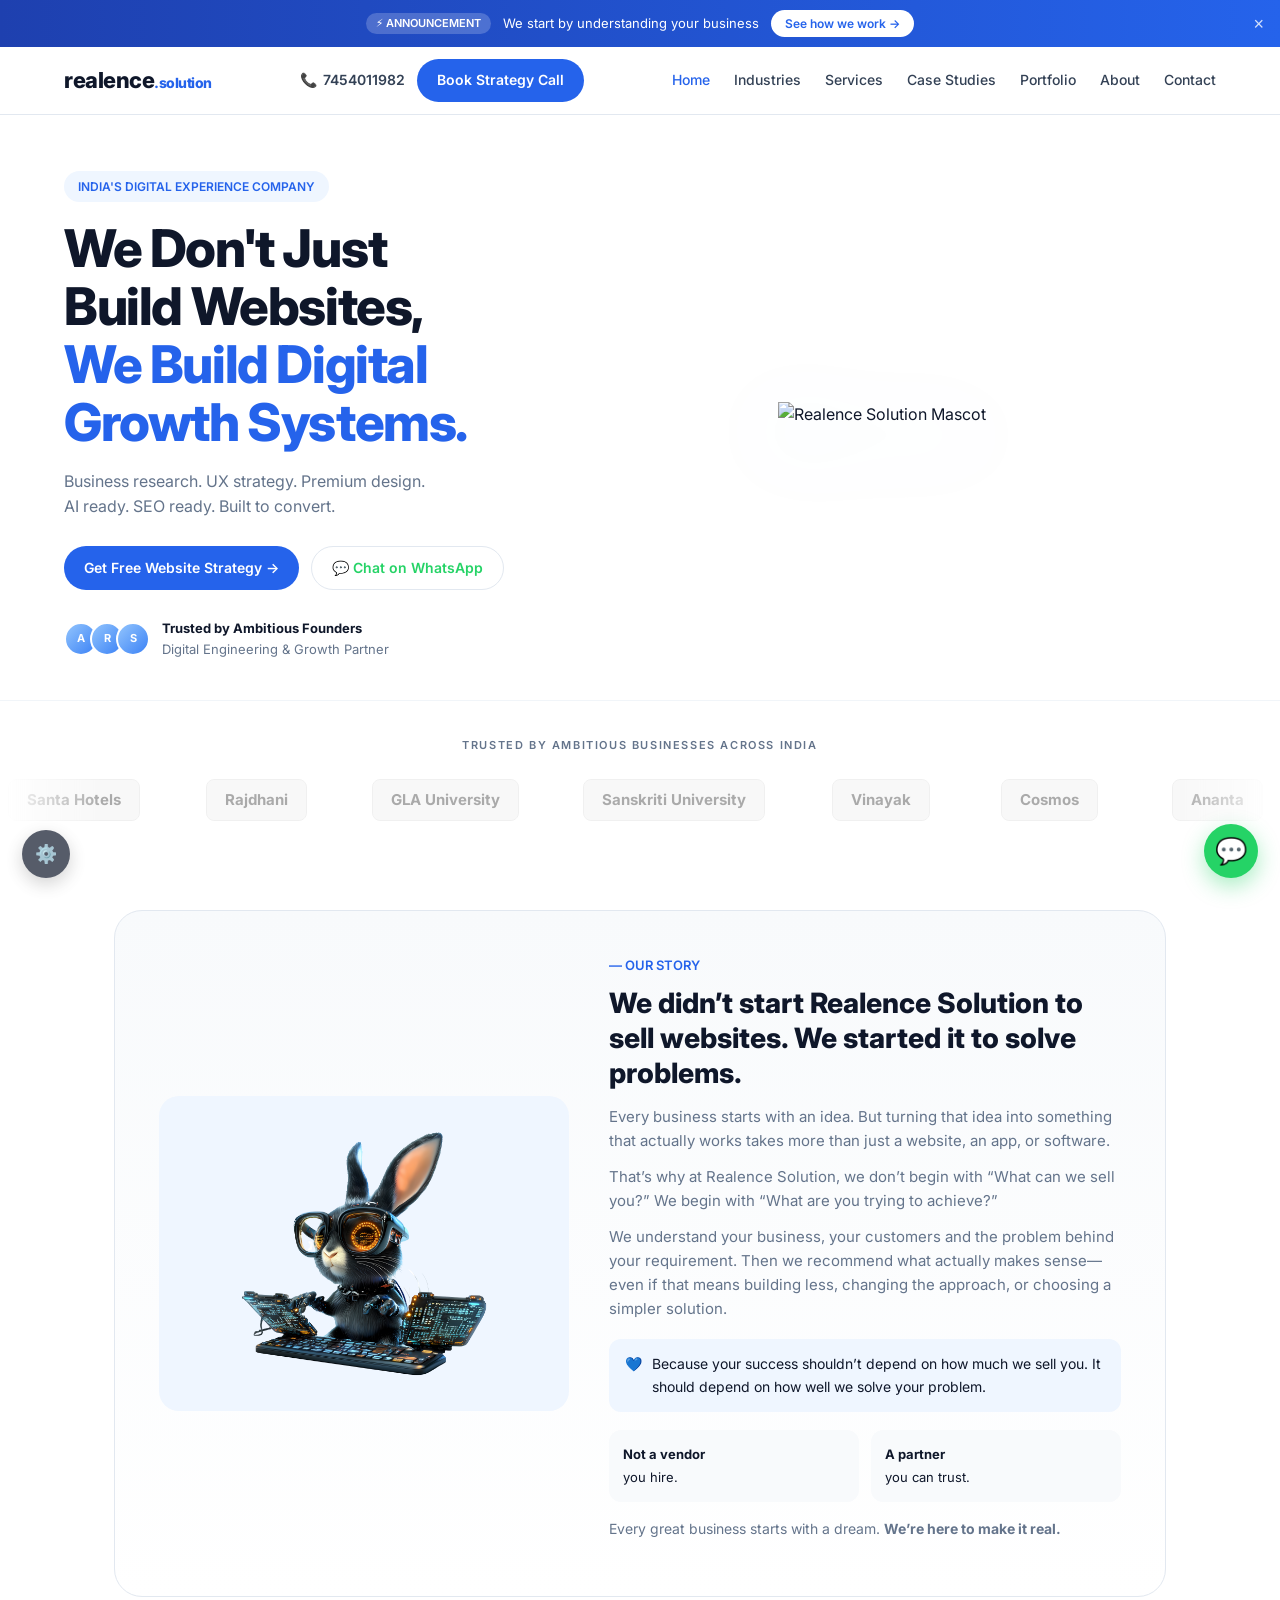
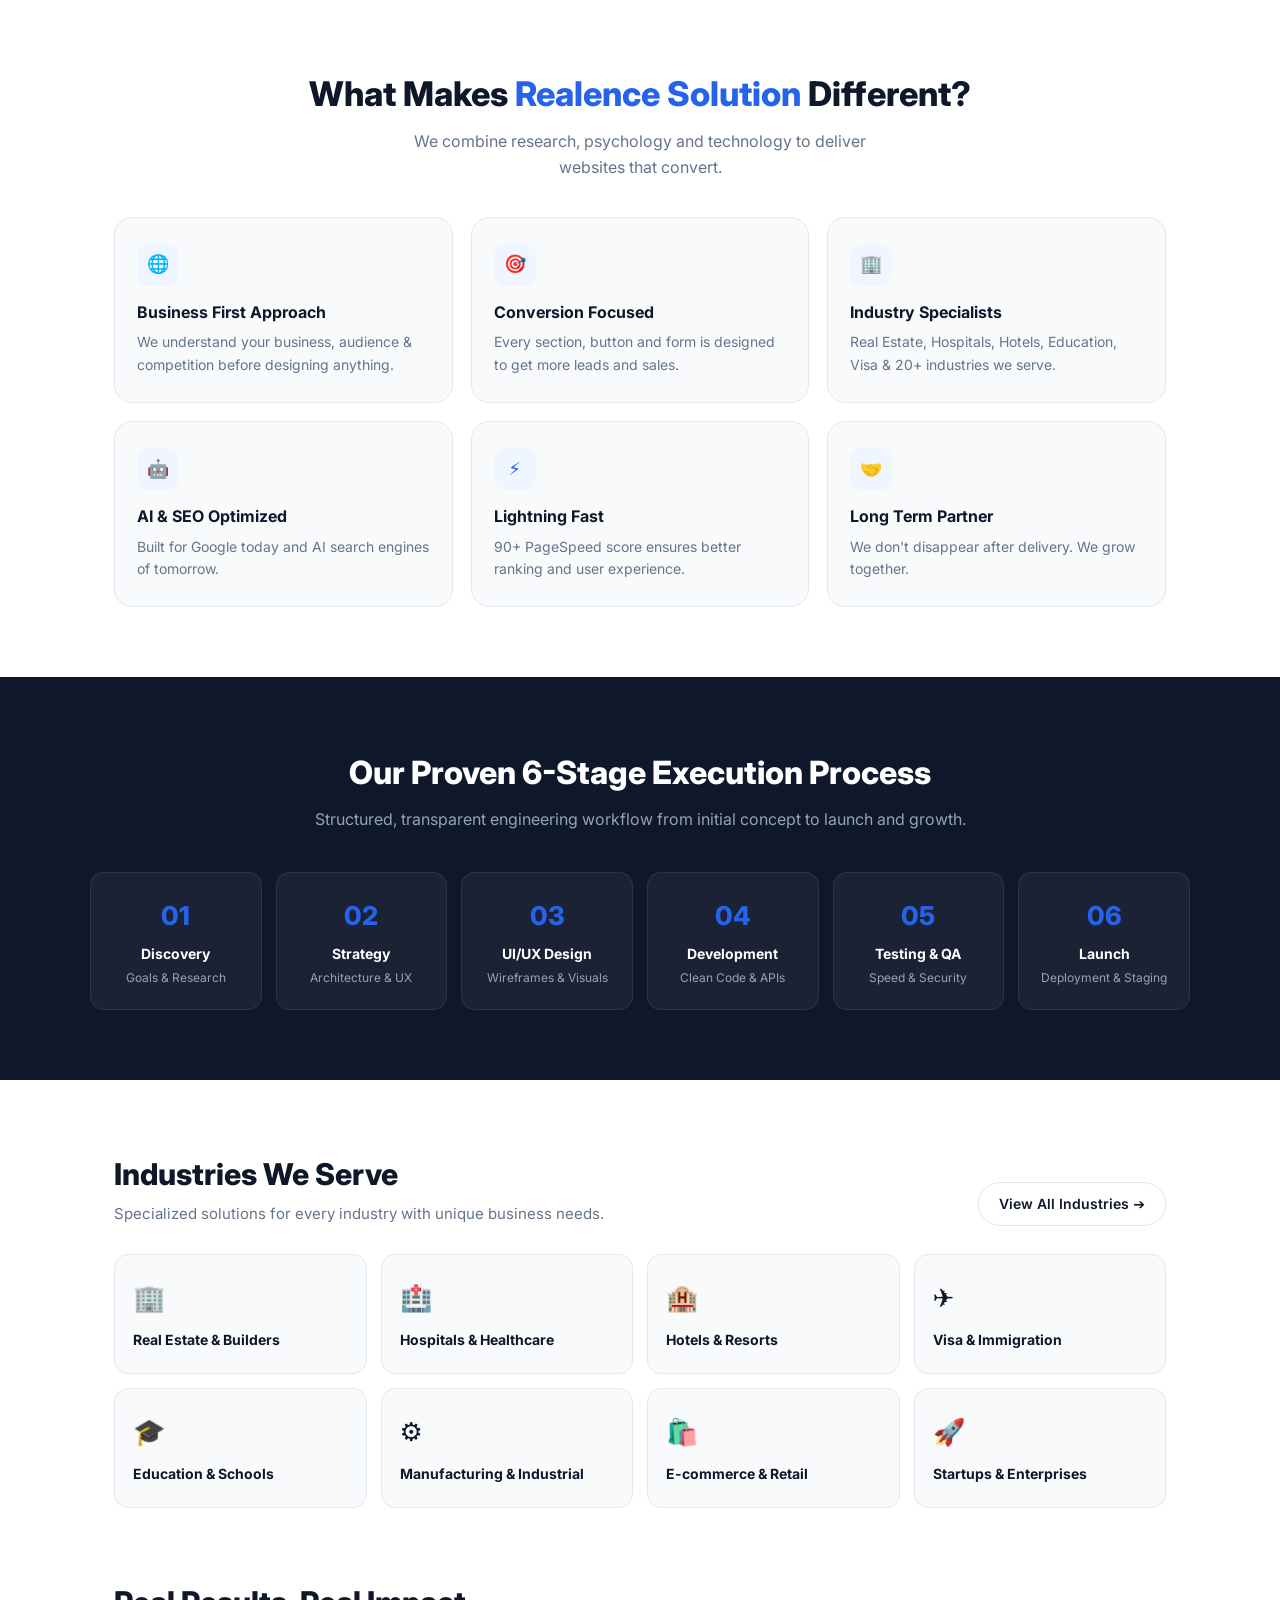
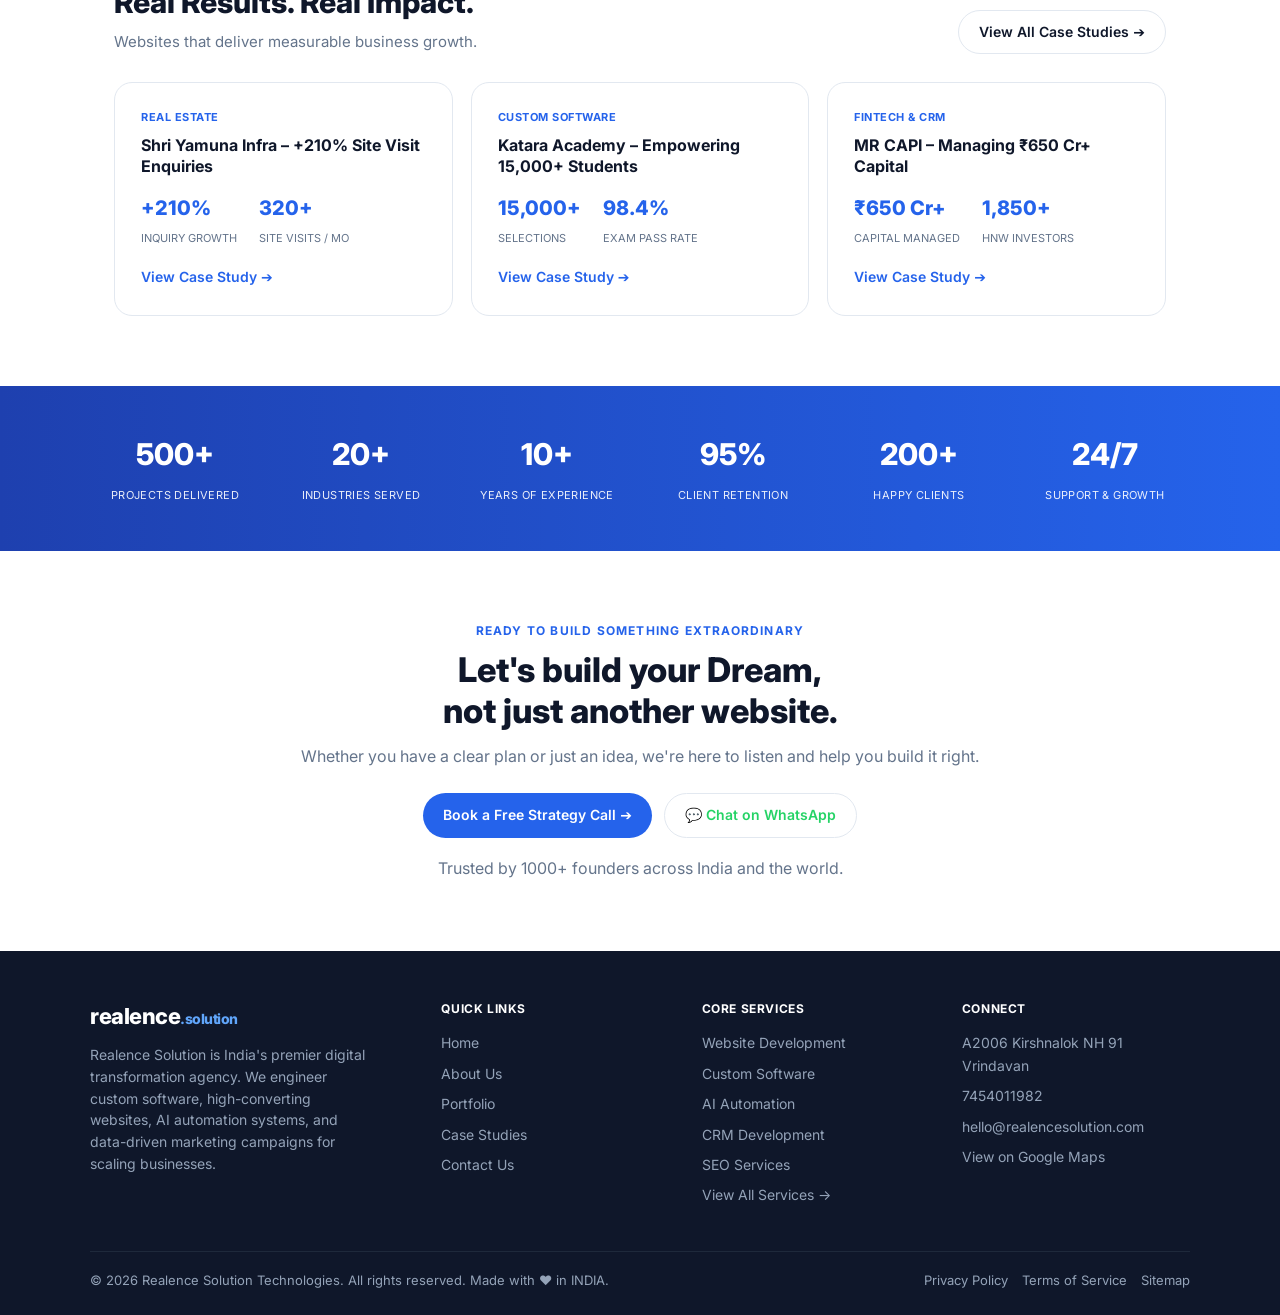
==== index.html @ e5f4153e "Update index.html" ====
<!DOCTYPE html>
<html lang="en">
<head>
  <meta charset="UTF-8" />
  <meta name="viewport" content="width=device-width, initial-scale=1.0" />
  <title>Realence Solution | Custom Web & Software Engineering Agency India</title>
  <link rel="preconnect" href="https://fonts.googleapis.com">
  <link href="https://fonts.googleapis.com/css2?family=Inter:wght@400;500;600;700;800&display=swap" rel="stylesheet">
  <link rel="stylesheet" href="styles.css">
</head>
<body>
  <div class="announce" id="announceBar">
    <span class="badge">⚡ ANNOUNCEMENT</span>
    <span data-edit="announceText">We start by understanding your business</span>
    <a href="contact.html" class="see-work">See how we work →</a>
    <button class="close-ann" onclick="document.getElementById('announceBar').style.display='none'">×</button>
  </div>

  <nav class="nav">
    <div class="nav-inner">
      <a href="index.html" class="logo">realence<span class="dot">.solution</span></a>
      <div class="nav-links">
        <a href="index.html" class="active">Home</a>
        <a href="industries.html">Industries</a>
        <a href="services.html">Services</a>
        <a href="portfolio.html">Case Studies</a>
        <a href="portfolio.html">Portfolio</a>
        <a href="about.html">About</a>
        <a href="contact.html">Contact</a>
      </div>
      <div class="nav-cta">
        <a href="tel:+917454011982" class="phone">📞 <span data-edit="phone">7454011982</span></a>
        <a href="contact.html" class="btn btn-primary">Book Strategy Call</a>
      </div>
    </div>
  </nav>

  <section class="hero">
    <div>
      <div class="hero-badge" data-edit="heroBadge">INDIA'S DIGITAL EXPERIENCE COMPANY</div>
      <h1>
        <span data-edit="heroLine1">We Don't Just</span><br>
        <span data-edit="heroLine2">Build Websites,</span><br>
        <span class="blue"><span data-edit="heroLine3">We Build Digital</span><br><span data-edit="heroLine4">Growth Systems.</span></span>
      </h1>
      <p class="hero-sub" data-edit="heroSub">Business research. UX strategy. Premium design.<br>AI ready. SEO ready. Built to convert.</p>
      <div class="hero-btns">
        <a href="contact.html" class="btn btn-primary">Get Free Website Strategy →</a>
        <a href="https://wa.me/917454011982" class="btn btn-wa" target="_blank">💬 Chat on WhatsApp</a>
      </div>
      <div class="trusted-row">
        <div class="avatars"><span>A</span><span>R</span><span>S</span></div>
        <div>
          <strong style="color:var(--text)" data-edit="trustedTitle">Trusted by Ambitious Founders</strong><br>
          <span data-edit="trustedSub">Digital Engineering & Growth Partner</span>
        </div>
      </div>
    </div>
    <div class="hero-mascot">
      <img id="828dc7de3b25d5a4705beae9de01f8bb.png" alt="Realence Solution Mascot" onerror="this.style.display='none';this.nextElementSibling.style.display='flex'">
      <div class="mascot-fallback">🐱💻</div>
    </div>
  </section>

  <!-- MOVING LOGOS MARQUEE -->
  <section class="marquee-section">
    <h3>TRUSTED BY AMBITIOUS BUSINESSES ACROSS INDIA</h3>
    <div class="marquee-wrapper">
      <div class="marquee-track">
        <div class="marquee-item"><span>Santa Hotels</span></div>
        <div class="marquee-item"><span>Rajdhani</span></div>
        <div class="marquee-item"><span>GLA University</span></div>
        <div class="marquee-item"><span>Sanskriti University</span></div>
        <div class="marquee-item"><span>Vinayak</span></div>
        <div class="marquee-item"><span>Cosmos</span></div>
        <div class="marquee-item"><span>Ananta</span></div>
        <div class="marquee-item"><span>Gallantt Group</span></div>
        <div class="marquee-item"><span>Katara Academy</span></div>
        <div class="marquee-item"><span>MR CAPI</span></div>
        <div class="marquee-item"><span>Shri Yamuna Infra</span></div>
        <div class="marquee-item"><span>Cosmocrat</span></div>
        <!-- duplicate for seamless loop -->
        <div class="marquee-item"><span>Santa Hotels</span></div>
        <div class="marquee-item"><span>Rajdhani</span></div>
        <div class="marquee-item"><span>GLA University</span></div>
        <div class="marquee-item"><span>Sanskriti University</span></div>
        <div class="marquee-item"><span>Vinayak</span></div>
        <div class="marquee-item"><span>Cosmos</span></div>
        <div class="marquee-item"><span>Ananta</span></div>
        <div class="marquee-item"><span>Gallantt Group</span></div>
        <div class="marquee-item"><span>Katara Academy</span></div>
        <div class="marquee-item"><span>MR CAPI</span></div>
        <div class="marquee-item"><span>Shri Yamuna Infra</span></div>
        <div class="marquee-item"><span>Cosmocrat</span></div>
      </div>
    </div>
  </section>

  <section class="story" id="about">
    <div class="story-card">
      <div class="story-img">
        <img src="828dc7de3b25d5a4705beae9de01f8bb.png" alt="Our Story" onerror="this.outerHTML='<div style=\'font-size:90px\'>🐱💻</div>'">
      </div>
      <div>
        <div class="story-label">— OUR STORY</div>
        <h2>We didn’t start Realence Solution to sell websites. We started it to solve problems.</h2>
        <p>Every business starts with an idea. But turning that idea into something that actually works takes more than just a website, an app, or software.</p>
        <p>That’s why at Realence Solution, we don’t begin with “What can we sell you?” We begin with “What are you trying to achieve?”</p>
        <p>We understand your business, your customers and the problem behind your requirement. Then we recommend what actually makes sense—even if that means building less, changing the approach, or choosing a simpler solution.</p>
        <div class="story-highlight">
          <span>💙</span>
          <span>Because your success shouldn’t depend on how much we sell you. It should depend on how well we solve your problem.</span>
        </div>
        <div class="story-boxes">
          <div class="story-box"><strong>Not a vendor</strong>you hire.</div>
          <div class="story-box"><strong>A partner</strong>you can trust.</div>
        </div>
        <p style="margin-top:16px;font-size:14px">Every great business starts with a dream. <strong>We’re here to make it real.</strong></p>
      </div>
    </div>
  </section>

  <section class="different">
    <h2>What Makes <span>Realence Solution</span> Different?</h2>
    <p>We combine research, psychology and technology to deliver websites that convert.</p>
    <div class="diff-grid">
      <div class="diff-card"><div class="diff-icon">🌐</div><h3>Business First Approach</h3><p>We understand your business, audience & competition before designing anything.</p></div>
      <div class="diff-card"><div class="diff-icon">🎯</div><h3>Conversion Focused</h3><p>Every section, button and form is designed to get more leads and sales.</p></div>
      <div class="diff-card"><div class="diff-icon">🏢</div><h3>Industry Specialists</h3><p>Real Estate, Hospitals, Hotels, Education, Visa & 20+ industries we serve.</p></div>
      <div class="diff-card"><div class="diff-icon">🤖</div><h3>AI & SEO Optimized</h3><p>Built for Google today and AI search engines of tomorrow.</p></div>
      <div class="diff-card"><div class="diff-icon">⚡</div><h3>Lightning Fast</h3><p>90+ PageSpeed score ensures better ranking and user experience.</p></div>
      <div class="diff-card"><div class="diff-icon">🤝</div><h3>Long Term Partner</h3><p>We don't disappear after delivery. We grow together.</p></div>
    </div>
  </section>

  <section class="process">
    <div class="process-inner">
      <h2>Our Proven 6-Stage Execution Process</h2>
      <p>Structured, transparent engineering workflow from initial concept to launch and growth.</p>
      <div class="steps">
        <div class="step"><div class="step-num">01</div><h4>Discovery</h4><p>Goals & Research</p></div>
        <div class="step"><div class="step-num">02</div><h4>Strategy</h4><p>Architecture & UX</p></div>
        <div class="step"><div class="step-num">03</div><h4>UI/UX Design</h4><p>Wireframes & Visuals</p></div>
        <div class="step"><div class="step-num">04</div><h4>Development</h4><p>Clean Code & APIs</p></div>
        <div class="step"><div class="step-num">05</div><h4>Testing & QA</h4><p>Speed & Security</p></div>
        <div class="step"><div class="step-num">06</div><h4>Launch</h4><p>Deployment & Staging</p></div>
      </div>
    </div>
  </section>

  <section class="sec">
    <div class="sec-header">
      <div>
        <h2>Industries We Serve</h2>
        <p>Specialized solutions for every industry with unique business needs.</p>
      </div>
      <a href="industries.html" class="btn btn-outline">View All Industries ➔</a>
    </div>
    <div class="ind-grid">
      <div class="ind-card"><div class="emoji">🏢</div><h3>Real Estate & Builders</h3></div>
      <div class="ind-card"><div class="emoji">🏥</div><h3>Hospitals & Healthcare</h3></div>
      <div class="ind-card"><div class="emoji">🏨</div><h3>Hotels & Resorts</h3></div>
      <div class="ind-card"><div class="emoji">✈️</div><h3>Visa & Immigration</h3></div>
      <div class="ind-card"><div class="emoji">🎓</div><h3>Education & Schools</h3></div>
      <div class="ind-card"><div class="emoji">⚙️</div><h3>Manufacturing & Industrial</h3></div>
      <div class="ind-card"><div class="emoji">🛍️</div><h3>E-commerce & Retail</h3></div>
      <div class="ind-card"><div class="emoji">🚀</div><h3>Startups & Enterprises</h3></div>
    </div>
  </section>

  <section class="sec">
    <div class="sec-header">
      <div>
        <h2>Real Results. Real Impact.</h2>
        <p>Websites that deliver measurable business growth.</p>
      </div>
      <a href="portfolio.html" class="btn btn-outline">View All Case Studies ➔</a>
    </div>
    <div class="case-grid">
      <div class="case-card">
        <div class="case-tag">REAL ESTATE</div>
        <h3>Shri Yamuna Infra – +210% Site Visit Enquiries</h3>
        <div class="case-stats">
          <div><strong>+210%</strong><span>Inquiry Growth</span></div>
          <div><strong>320+</strong><span>Site Visits / Mo</span></div>
        </div>
        <a href="portfolio.html" class="case-link">View Case Study ➔</a>
      </div>
      <div class="case-card">
        <div class="case-tag">CUSTOM SOFTWARE</div>
        <h3>Katara Academy – Empowering 15,000+ Students</h3>
        <div class="case-stats">
          <div><strong>15,000+</strong><span>Selections</span></div>
          <div><strong>98.4%</strong><span>Exam Pass Rate</span></div>
        </div>
        <a href="portfolio.html" class="case-link">View Case Study ➔</a>
      </div>
      <div class="case-card">
        <div class="case-tag">FINTECH & CRM</div>
        <h3>MR CAPI – Managing ₹650 Cr+ Capital</h3>
        <div class="case-stats">
          <div><strong>₹650 Cr+</strong><span>Capital Managed</span></div>
          <div><strong>1,850+</strong><span>HNW Investors</span></div>
        </div>
        <a href="portfolio.html" class="case-link">View Case Study ➔</a>
      </div>
    </div>
  </section>

  <section class="stats">
    <div class="stats-inner">
      <div class="stat"><strong data-edit="stat1">500+</strong><span>Projects Delivered</span></div>
      <div class="stat"><strong data-edit="stat2">20+</strong><span>Industries Served</span></div>
      <div class="stat"><strong data-edit="stat3">10+</strong><span>Years of Experience</span></div>
      <div class="stat"><strong data-edit="stat4">95%</strong><span>Client Retention</span></div>
      <div class="stat"><strong data-edit="stat5">200+</strong><span>Happy Clients</span></div>
      <div class="stat"><strong data-edit="stat6">24/7</strong><span>Support & Growth</span></div>
    </div>
  </section>

  <section class="cta">
    <div class="cta-label">READY TO BUILD SOMETHING EXTRAORDINARY</div>
    <h2><span data-edit="ctaTitle">Let's build your Dream,<br>not just another website.</span></h2>
    <p>Whether you have a clear plan or just an idea, we're here to listen and help you build it right.</p>
    <div class="cta-btns">
      <a href="contact.html" class="btn btn-primary">Book a Free Strategy Call ➔</a>
      <a href="https://wa.me/917454011982" class="btn btn-wa" target="_blank">💬 Chat on WhatsApp</a>
    </div>
    <p class="cta-trust">Trusted by 1000+ founders across India and the world.</p>
  </section>

  <footer>
    <div class="footer-inner">
      <div class="footer-brand">
        <div class="logo" style="color:#fff">realence<span class="dot" style="color:#60a5fa">.solution</span></div>
        <p>Realence Solution is India's premier digital transformation agency. We engineer custom software, high-converting websites, AI automation systems, and data-driven marketing campaigns for scaling businesses.</p>
      </div>
      <div class="footer-col">
        <h4>Quick Links</h4>
        <a href="index.html">Home</a>
        <a href="about.html">About Us</a>
        <a href="portfolio.html">Portfolio</a>
        <a href="portfolio.html">Case Studies</a>
        <a href="contact.html">Contact Us</a>
      </div>
      <div class="footer-col">
        <h4>Core Services</h4>
        <a href="services.html">Website Development</a>
        <a href="services.html">Custom Software</a>
        <a href="services.html">AI Automation</a>
        <a href="services.html">CRM Development</a>
        <a href="services.html">SEO Services</a>
        <a href="services.html">View All Services →</a>
      </div>
      <div class="footer-col">
        <h4>Connect</h4>
        <a href="#">A2006 Kirshnalok NH 91 Vrindavan</a>
        <a href="tel:+917454011982">7454011982</a>
        <a href="mailto:hello@realencesolution.com">hello@realencesolution.com</a>
        <a href="#">View on Google Maps</a>
      </div>
    </div>
    <div class="footer-bottom">
      <span>© 2026 Realence Solution Technologies. All rights reserved. Made with ❤️ in INDIA.</span>
      <span><a href="#">Privacy Policy</a><a href="#">Terms of Service</a><a href="#">Sitemap</a></span>
    </div>
  </footer>

  <a href="https://wa.me/917454011982" class="float-wa" target="_blank">💬</a>
<script src="admin.js"></script>
</body>
</html>
---- styles.css ----
:root {
  --blue: #2563eb;
  --blue-dark: #1d4ed8;
  --blue-light: #eff6ff;
  --text: #0f172a;
  --muted: #64748b;
  --bg: #ffffff;
}
* { margin: 0; padding: 0; box-sizing: border-box; }
body {
  font-family: 'Inter', system-ui, -apple-system, sans-serif;
  color: var(--text);
  background: var(--bg);
  line-height: 1.6;
  overflow-x: hidden;
}
a { text-decoration: none; color: inherit; }
img { max-width: 100%; height: auto; display: block; }

/* Announcement */
.announce {
  background: linear-gradient(90deg, #1e40af, #2563eb);
  color: #fff;
  font-size: 13px;
  padding: 10px 20px;
  display: flex;
  align-items: center;
  justify-content: center;
  gap: 12px;
  flex-wrap: wrap;
  position: relative;
}
.announce .badge {
  background: rgba(255,255,255,0.2);
  padding: 2px 10px;
  border-radius: 999px;
  font-size: 11px;
  font-weight: 600;
}
.announce a.see-work {
  background: #fff;
  color: var(--blue);
  padding: 4px 14px;
  border-radius: 999px;
  font-weight: 600;
  font-size: 12px;
}
.announce .close-ann {
  position: absolute;
  right: 16px;
  top: 50%;
  transform: translateY(-50%);
  background: none;
  border: none;
  color: #fff;
  font-size: 18px;
  cursor: pointer;
  opacity: 0.8;
}

/* Nav */
.nav {
  position: sticky;
  top: 0;
  z-index: 100;
  background: rgba(255,255,255,0.95);
  backdrop-filter: blur(12px);
  border-bottom: 1px solid #e2e8f0;
  padding: 12px 0;
}
.nav-inner {
  max-width: 1200px;
  margin: 0 auto;
  padding: 0 24px;
  display: flex;
  align-items: center;
  justify-content: space-between;
  gap: 16px;
}
.logo {
  font-size: 22px;
  font-weight: 800;
  letter-spacing: -0.5px;
}
.logo .dot { color: var(--blue); font-size: 14px; }
.nav-links {
  display: flex;
  gap: 24px;
  font-size: 14px;
  font-weight: 500;
  color: #334155;
}
.nav-links a:hover, .nav-links a.active { color: var(--blue); }
.nav-cta {
  display: flex;
  align-items: center;
  gap: 12px;
}
.phone {
  font-size: 14px;
  font-weight: 600;
  color: #334155;
  display: flex;
  align-items: center;
  gap: 6px;
}
.btn {
  display: inline-flex;
  align-items: center;
  gap: 8px;
  padding: 10px 20px;
  border-radius: 999px;
  font-weight: 600;
  font-size: 14px;
  transition: all 0.2s;
  border: none;
  cursor: pointer;
}
.btn-primary { background: var(--blue); color: #fff; }
.btn-primary:hover { background: var(--blue-dark); transform: translateY(-1px); }
.btn-outline {
  background: #fff;
  border: 1.5px solid #e2e8f0;
  color: var(--text);
}
.btn-outline:hover { border-color: var(--blue); color: var(--blue); }
.btn-wa {
  background: #fff;
  border: 1.5px solid #e2e8f0;
  color: #25D366;
}

/* Marquee - moving logos */
.marquee-section {
  padding: 36px 0;
  border-top: 1px solid #f1f5f9;
  overflow: hidden;
}
.marquee-section h3 {
  text-align: center;
  font-size: 11px;
  font-weight: 600;
  letter-spacing: 1.6px;
  color: var(--muted);
  margin-bottom: 22px;
  text-transform: uppercase;
}
.marquee-wrapper {
  overflow: hidden;
  width: 100%;
  mask-image: linear-gradient(to right, transparent, black 8%, black 92%, transparent);
  -webkit-mask-image: linear-gradient(to right, transparent, black 8%, black 92%, transparent);
}
.marquee-track {
  display: flex;
  gap: 48px;
  width: max-content;
  animation: marqueeScroll 35s linear infinite;
}
.marquee-track:hover { animation-play-state: paused; }
.marquee-item {
  flex-shrink: 0;
  display: flex;
  align-items: center;
  justify-content: center;
  min-width: 120px;
  height: 48px;
  font-weight: 700;
  font-size: 15px;
  color: #64748b;
  opacity: 0.6;
  filter: grayscale(1);
  white-space: nowrap;
  padding: 0 8px;
}
.marquee-item span {
  background: #f1f5f9;
  padding: 8px 18px;
  border-radius: 8px;
  border: 1px solid #e2e8f0;
}
@keyframes marqueeScroll {
  0% { transform: translateX(0); }
  100% { transform: translateX(-50%); }
}

/* Hero */
.hero {
  max-width: 1200px;
  margin: 0 auto;
  padding: 56px 24px 40px;
  display: grid;
  grid-template-columns: 1.15fr 0.85fr;
  gap: 32px;
  align-items: center;
}
.hero-badge {
  display: inline-block;
  background: var(--blue-light);
  color: var(--blue);
  font-size: 12px;
  font-weight: 600;
  padding: 6px 14px;
  border-radius: 999px;
  margin-bottom: 18px;
}
.hero h1 {
  font-size: clamp(34px, 4.8vw, 52px);
  font-weight: 800;
  line-height: 1.12;
  letter-spacing: -1.4px;
  margin-bottom: 16px;
}
.hero h1 .blue { color: var(--blue); }
.hero-sub {
  font-size: 16px;
  color: var(--muted);
  max-width: 460px;
  margin-bottom: 26px;
}
.hero-btns {
  display: flex;
  flex-wrap: wrap;
  gap: 12px;
  margin-bottom: 28px;
}
.trusted-row {
  display: flex;
  align-items: center;
  gap: 12px;
  font-size: 13px;
  color: var(--muted);
}
.avatars { display: flex; }
.avatars span {
  width: 34px; height: 34px; border-radius: 50%;
  background: linear-gradient(135deg, #93c5fd, #3b82f6);
  border: 2px solid #fff; margin-left: -8px;
  display: flex; align-items: center; justify-content: center;
  color: #fff; font-size: 11px; font-weight: 700;
}
.avatars span:first-child { margin-left: 0; }
.hero-mascot {
  display: flex;
  justify-content: center;
  align-items: center;
}
.hero-mascot img {
  max-width: 400px;
  width: 100%;
  filter: drop-shadow(0 20px 40px rgba(37,99,235,0.18));
}
.mascot-fallback {
  width: 360px; height: 360px;
  background: linear-gradient(145deg, #dbeafe, #eff6ff);
  border-radius: 28px;
  display: none;
  flex-direction: column;
  align-items: center;
  justify-content: center;
  font-size: 90px;
  color: var(--blue);
}

/* Page hero (inner pages) */
.page-hero {
  background: linear-gradient(180deg, #f8fafc 0%, #fff 100%);
  padding: 60px 24px 50px;
  text-align: center;
  border-bottom: 1px solid #f1f5f9;
}
.page-hero .breadcrumb {
  font-size: 13px;
  color: var(--muted);
  margin-bottom: 16px;
}
.page-hero .breadcrumb a:hover { color: var(--blue); }
.page-hero h1 {
  font-size: clamp(28px, 4vw, 42px);
  font-weight: 800;
  margin-bottom: 12px;
  letter-spacing: -1px;
}
.page-hero p {
  color: var(--muted);
  max-width: 560px;
  margin: 0 auto;
  font-size: 16px;
}

/* Story / content cards */
.story {
  max-width: 1100px;
  margin: 50px auto 70px;
  padding: 0 24px;
}
.story-card {
  background: linear-gradient(180deg, #f8fafc 0%, #fff 100%);
  border: 1px solid #e2e8f0;
  border-radius: 28px;
  padding: 44px;
  display: grid;
  grid-template-columns: 1fr 1.25fr;
  gap: 40px;
  align-items: center;
}
.story-img {
  background: #eff6ff;
  border-radius: 20px;
  padding: 28px;
  display: flex;
  justify-content: center;
  align-items: center;
  min-height: 280px;
}
.story-img img { max-width: 260px; }
.story-label { color: var(--blue); font-size: 13px; font-weight: 600; margin-bottom: 10px; }
.story h2 { font-size: 28px; font-weight: 800; line-height: 1.25; margin-bottom: 14px; }
.story p { color: var(--muted); margin-bottom: 12px; font-size: 15px; }
.story-highlight {
  background: #eff6ff;
  border-radius: 12px;
  padding: 14px 16px;
  margin: 18px 0;
  font-size: 14px;
  display: flex;
  gap: 10px;
  align-items: flex-start;
}
.story-boxes {
  display: grid;
  grid-template-columns: 1fr 1fr;
  gap: 12px;
  margin-top: 14px;
}
.story-box {
  background: #f8fafc;
  border-radius: 12px;
  padding: 14px;
  font-size: 13px;
}
.story-box strong { display: block; margin-bottom: 2px; }

/* Different / cards grid */
.different {
  max-width: 1100px;
  margin: 70px auto;
  padding: 0 24px;
  text-align: center;
}
.different h2 { font-size: 34px; font-weight: 800; margin-bottom: 8px; }
.different h2 span { color: var(--blue); }
.different > p {
  color: var(--muted);
  margin-bottom: 36px;
  max-width: 500px;
  margin-left: auto;
  margin-right: auto;
}
.diff-grid {
  display: grid;
  grid-template-columns: repeat(3, 1fr);
  gap: 18px;
}
.diff-card {
  background: #f8fafc;
  border: 1px solid #e2e8f0;
  border-radius: 18px;
  padding: 26px 22px;
  text-align: left;
  transition: all 0.2s;
}
.diff-card:hover {
  border-color: #bfdbfe;
  box-shadow: 0 10px 28px rgba(37,99,235,0.08);
  transform: translateY(-3px);
}
.diff-icon {
  width: 42px; height: 42px;
  background: #eff6ff;
  border-radius: 12px;
  display: flex; align-items: center; justify-content: center;
  font-size: 18px;
  margin-bottom: 14px;
  color: var(--blue);
}
.diff-card h3 { font-size: 16px; font-weight: 700; margin-bottom: 6px; }
.diff-card p { font-size: 14px; color: var(--muted); }

/* Process */
.process {
  background: #0f172a;
  color: #fff;
  padding: 70px 24px;
  margin-top: 50px;
}
.process-inner { max-width: 1100px; margin: 0 auto; text-align: center; }
.process h2 { font-size: 32px; font-weight: 800; margin-bottom: 8px; }
.process-inner > p { color: #94a3b8; margin-bottom: 40px; }
.steps {
  display: grid;
  grid-template-columns: repeat(6, 1fr);
  gap: 14px;
}
.step {
  background: rgba(255,255,255,0.05);
  border: 1px solid rgba(255,255,255,0.08);
  border-radius: 14px;
  padding: 22px 10px;
}
.step-num { font-size: 26px; font-weight: 800; color: var(--blue); margin-bottom: 6px; }
.step h4 { font-size: 14px; font-weight: 700; margin-bottom: 3px; }
.step p { font-size: 12px; color: #94a3b8; }

/* Industries / Services grids */
.sec {
  max-width: 1100px;
  margin: 70px auto;
  padding: 0 24px;
}
.sec-header {
  display: flex;
  justify-content: space-between;
  align-items: flex-end;
  margin-bottom: 28px;
  flex-wrap: wrap;
  gap: 14px;
}
.sec-header h2 { font-size: 30px; font-weight: 800; }
.sec-header p { color: var(--muted); margin-top: 4px; font-size: 15px; }
.ind-grid {
  display: grid;
  grid-template-columns: repeat(4, 1fr);
  gap: 14px;
}
.ind-card {
  background: #f8fafc;
  border: 1px solid #e2e8f0;
  border-radius: 14px;
  padding: 22px 18px;
  transition: all 0.2s;
}
.ind-card:hover { border-color: #bfdbfe; background: #eff6ff; }
.ind-card .emoji { font-size: 26px; margin-bottom: 10px; }
.ind-card h3 { font-size: 14px; font-weight: 700; }
.ind-card p { font-size: 13px; color: var(--muted); margin-top: 6px; }

/* Case studies */
.case-grid {
  display: grid;
  grid-template-columns: repeat(3, 1fr);
  gap: 18px;
}
.case-card {
  background: #fff;
  border: 1px solid #e2e8f0;
  border-radius: 18px;
  padding: 26px;
  transition: all 0.2s;
}
.case-card:hover {
  box-shadow: 0 12px 36px rgba(0,0,0,0.06);
  transform: translateY(-3px);
}
.case-tag {
  font-size: 11px;
  font-weight: 700;
  color: var(--blue);
  letter-spacing: 0.5px;
  margin-bottom: 8px;
  text-transform: uppercase;
}
.case-card h3 {
  font-size: 16px;
  font-weight: 700;
  margin-bottom: 14px;
  line-height: 1.35;
}
.case-stats {
  display: flex;
  gap: 22px;
  margin-bottom: 14px;
}
.case-stats div strong {
  display: block;
  font-size: 20px;
  font-weight: 800;
  color: var(--blue);
}
.case-stats div span {
  font-size: 11px;
  color: var(--muted);
  text-transform: uppercase;
}
.case-link { color: var(--blue); font-weight: 600; font-size: 14px; }

/* Stats */
.stats {
  background: linear-gradient(90deg, #1e40af, #2563eb);
  color: #fff;
  padding: 44px 24px;
  margin-top: 50px;
}
.stats-inner {
  max-width: 1100px;
  margin: 0 auto;
  display: grid;
  grid-template-columns: repeat(6, 1fr);
  gap: 16px;
  text-align: center;
}
.stat strong { display: block; font-size: 30px; font-weight: 800; margin-bottom: 3px; }
.stat span {
  font-size: 11px;
  opacity: 0.9;
  text-transform: uppercase;
  letter-spacing: 0.4px;
}

/* About principles */
.principles {
  max-width: 1100px;
  margin: 50px auto;
  padding: 0 24px;
}
.principles h2 {
  text-align: center;
  font-size: 28px;
  font-weight: 800;
  margin-bottom: 8px;
}
.principles > p {
  text-align: center;
  color: var(--muted);
  margin-bottom: 36px;
}
.prin-grid {
  display: grid;
  grid-template-columns: repeat(3, 1fr);
  gap: 20px;
}
.prin-card {
  background: #f8fafc;
  border: 1px solid #e2e8f0;
  border-radius: 18px;
  padding: 28px 24px;
  text-align: center;
}
.prin-card .icon { font-size: 32px; margin-bottom: 12px; }
.prin-card h3 { font-size: 17px; font-weight: 700; margin-bottom: 8px; }
.prin-card p { font-size: 14px; color: var(--muted); }

/* About stats row */
.about-stats {
  max-width: 900px;
  margin: 40px auto;
  padding: 0 24px;
  display: grid;
  grid-template-columns: repeat(4, 1fr);
  gap: 20px;
  text-align: center;
}
.about-stats .as strong {
  display: block;
  font-size: 32px;
  font-weight: 800;
  color: var(--blue);
}
.about-stats .as span {
  font-size: 12px;
  color: var(--muted);
  text-transform: uppercase;
  letter-spacing: 0.4px;
}

/* Contact form */
.contact-wrap {
  max-width: 900px;
  margin: 50px auto 70px;
  padding: 0 24px;
  display: grid;
  grid-template-columns: 1fr 1.2fr;
  gap: 40px;
}
.contact-info h3 { font-size: 20px; font-weight: 700; margin-bottom: 16px; }
.contact-info p { color: var(--muted); margin-bottom: 12px; font-size: 15px; }
.contact-info a { color: var(--blue); font-weight: 600; }
.contact-form {
  background: #f8fafc;
  border: 1px solid #e2e8f0;
  border-radius: 20px;
  padding: 32px;
}
.contact-form label {
  display: block;
  font-size: 13px;
  font-weight: 600;
  margin-bottom: 6px;
  margin-top: 14px;
}
.contact-form input,
.contact-form textarea {
  width: 100%;
  padding: 12px 14px;
  border: 1.5px solid #e2e8f0;
  border-radius: 10px;
  font-size: 14px;
  font-family: inherit;
}
.contact-form textarea { min-height: 110px; resize: vertical; }
.contact-form .btn { margin-top: 18px; width: 100%; justify-content: center; }

/* CTA */
.cta {
  max-width: 860px;
  margin: 70px auto;
  padding: 0 24px;
  text-align: center;
}
.cta-label {
  font-size: 12px;
  font-weight: 700;
  letter-spacing: 1.2px;
  color: var(--blue);
  margin-bottom: 10px;
  text-transform: uppercase;
}
.cta h2 {
  font-size: 34px;
  font-weight: 800;
  line-height: 1.2;
  margin-bottom: 12px;
}
.cta p { color: var(--muted); margin-bottom: 24px; font-size: 16px; }
.cta-btns {
  display: flex;
  justify-content: center;
  gap: 12px;
  flex-wrap: wrap;
  margin-bottom: 18px;
}
.cta-trust { font-size: 13px; color: var(--muted); }

/* Footer */
footer {
  background: #0f172a;
  color: #94a3b8;
  padding: 48px 24px 24px;
  margin-top: 30px;
}
.footer-inner {
  max-width: 1100px;
  margin: 0 auto;
  display: grid;
  grid-template-columns: 1.4fr 1fr 1fr 1fr;
  gap: 32px;
  margin-bottom: 36px;
}
.footer-brand .logo { color: #fff; margin-bottom: 10px; }
.footer-brand p { font-size: 14px; max-width: 280px; line-height: 1.55; }
.footer-col h4 {
  color: #fff;
  margin-bottom: 14px;
  font-size: 12px;
  text-transform: uppercase;
  letter-spacing: 0.6px;
}
.footer-col a {
  display: block;
  margin-bottom: 8px;
  font-size: 14px;
  color: #94a3b8;
}
.footer-col a:hover { color: #fff; }
.footer-bottom {
  max-width: 1100px;
  margin: 0 auto;
  border-top: 1px solid #1e293b;
  padding-top: 18px;
  font-size: 13px;
  display: flex;
  justify-content: space-between;
  flex-wrap: wrap;
  gap: 10px;
}
.footer-bottom a { color: #94a3b8; margin-left: 14px; }
.footer-bottom a:hover { color: #fff; }

/* Float buttons */
.float-wa {
  position: fixed;
  bottom: 22px;
  right: 22px;
  width: 54px;
  height: 54px;
  background: #25D366;
  border-radius: 50%;
  display: flex;
  align-items: center;
  justify-content: center;
  color: #fff;
  font-size: 26px;
  box-shadow: 0 8px 22px rgba(37,211,102,0.4);
  z-index: 99;
  transition: transform 0.2s;
}
.float-wa:hover { transform: scale(1.08); }
.admin-btn {
  position: fixed;
  bottom: 22px;
  left: 22px;
  width: 48px;
  height: 48px;
  background: #0f172a;
  border-radius: 50%;
  display: flex;
  align-items: center;
  justify-content: center;
  color: #fff;
  font-size: 18px;
  box-shadow: 0 6px 18px rgba(0,0,0,0.25);
  z-index: 99;
  cursor: pointer;
  border: none;
  opacity: 0.7;
}
.admin-btn:hover { opacity: 1; }

/* Admin */
.admin-overlay {
  display: none;
  position: fixed;
  inset: 0;
  background: rgba(15,23,42,0.65);
  z-index: 1000;
  align-items: center;
  justify-content: center;
  padding: 20px;
}
.admin-overlay.open { display: flex; }
.admin-panel {
  background: #fff;
  border-radius: 20px;
  width: 100%;
  max-width: 720px;
  max-height: 90vh;
  overflow-y: auto;
  box-shadow: 0 25px 60px rgba(0,0,0,0.3);
}
.admin-header {
  padding: 20px 24px;
  border-bottom: 1px solid #e2e8f0;
  display: flex;
  justify-content: space-between;
  align-items: center;
  position: sticky;
  top: 0;
  background: #fff;
  z-index: 2;
}
.admin-header h3 { font-size: 18px; font-weight: 700; }
.admin-close {
  background: none;
  border: none;
  font-size: 22px;
  cursor: pointer;
  color: #64748b;
}
.admin-body { padding: 20px 24px 28px; }
.admin-login { text-align: center; padding: 40px 20px; }
.admin-login input {
  width: 100%;
  max-width: 280px;
  padding: 12px 16px;
  border: 1.5px solid #e2e8f0;
  border-radius: 10px;
  font-size: 15px;
  margin: 12px 0 16px;
}
.admin-section {
  margin-bottom: 22px;
  padding-bottom: 18px;
  border-bottom: 1px solid #f1f5f9;
}
.admin-section h4 {
  font-size: 13px;
  font-weight: 700;
  text-transform: uppercase;
  letter-spacing: 0.5px;
  color: var(--blue);
  margin-bottom: 12px;
}
.admin-section label {
  display: block;
  font-size: 12px;
  font-weight: 600;
  color: #475569;
  margin-bottom: 4px;
  margin-top: 10px;
}
.admin-section input,
.admin-section textarea {
  width: 100%;
  padding: 10px 12px;
  border: 1.5px solid #e2e8f0;
  border-radius: 8px;
  font-size: 14px;
  font-family: inherit;
}
.admin-section textarea { min-height: 70px; resize: vertical; }
.admin-actions {
  display: flex;
  gap: 10px;
  margin-top: 16px;
  flex-wrap: wrap;
}
.admin-note {
  font-size: 12px;
  color: #94a3b8;
  margin-top: 14px;
  line-height: 1.5;
}

/* Responsive */
@media (max-width: 980px) {
  .hero { grid-template-columns: 1fr; text-align: center; }
  .hero-sub { margin-left: auto; margin-right: auto; }
  .hero-btns { justify-content: center; }
  .trusted-row { justify-content: center; }
  .story-card { grid-template-columns: 1fr; }
  .diff-grid, .prin-grid { grid-template-columns: 1fr 1fr; }
  .steps { grid-template-columns: repeat(3, 1fr); }
  .ind-grid { grid-template-columns: 1fr 1fr; }
  .case-grid { grid-template-columns: 1fr; }
  .stats-inner { grid-template-columns: repeat(3, 1fr); gap: 24px; }
  .about-stats { grid-template-columns: 1fr 1fr; }
  .contact-wrap { grid-template-columns: 1fr; }
  .nav-links { display: none; }
  .footer-inner { grid-template-columns: 1fr 1fr; }
}
@media (max-width: 600px) {
  .diff-grid, .steps, .ind-grid, .prin-grid { grid-template-columns: 1fr; }
  .stats-inner, .about-stats { grid-template-columns: 1fr 1fr; }
  .hero h1 { font-size: 30px; }
  .story-card { padding: 24px; }
  .footer-inner { grid-template-columns: 1fr; }
}

/* Mobile menu toggle */
.menu-toggle {
  display: none;
  background: none;
  border: none;
  font-size: 24px;
  cursor: pointer;
  color: var(--text);
  padding: 6px 10px;
  line-height: 1;
  margin-left: auto;
  order: 2;
}
.nav-inner { flex-wrap: wrap; }
.nav-links {
  order: 3;
}
.nav-cta { order: 2; }

@media (max-width: 980px) {
  .menu-toggle { display: block; }
  .nav-links {
    display: none;
    width: 100%;
    flex-direction: column;
    gap: 0;
    padding: 12px 0 8px;
    border-top: 1px solid #e2e8f0;
    margin-top: 8px;
  }
  .nav-links.open {
    display: flex;
  }
  .nav-links a {
    padding: 12px 4px;
    border-bottom: 1px solid #f1f5f9;
    font-size: 15px;
  }
  .nav-cta .phone { display: none; }
  .nav-cta .btn { padding: 8px 14px; font-size: 13px; }
  .hero {
    padding: 36px 16px 28px;
    gap: 24px;
  }
  .hero h1 { font-size: 28px; letter-spacing: -0.8px; }
  .hero-sub { font-size: 15px; }
  .hero-mascot img { max-width: 280px; }
  .mascot-fallback { width: 260px; height: 260px; font-size: 70px; }
  .story-card { padding: 24px 18px; gap: 24px; }
  .story h2 { font-size: 22px; }
  .different h2, .process h2, .sec-header h2, .cta h2 { font-size: 26px; }
  .page-hero { padding: 40px 16px 36px; }
  .page-hero h1 { font-size: 26px; }
  .marquee-item { min-width: 100px; font-size: 13px; }
  .marquee-track { gap: 28px; }
  .float-wa { bottom: 16px; right: 16px; width: 50px; height: 50px; font-size: 24px; }
  .admin-btn { bottom: 16px; left: 16px; width: 44px; height: 44px; font-size: 16px; }
  .admin-panel { max-height: 85vh; border-radius: 16px; }
  .admin-header { padding: 16px 18px; }
  .admin-body { padding: 16px 18px 24px; }
  .announce { font-size: 12px; padding: 8px 36px 8px 12px; }
  .stats { padding: 32px 16px; }
  .stat strong { font-size: 24px; }
  .process { padding: 50px 16px; }
  .sec, .story, .different, .cta { padding-left: 16px; padding-right: 16px; }
  .contact-form { padding: 24px 18px; }
  .cta-btns { flex-direction: column; align-items: center; }
  .cta-btns .btn { width: 100%; max-width: 280px; justify-content: center; }
}

@media (max-width: 600px) {
  .nav-inner { padding: 0 14px; }
  .logo { font-size: 18px; }
  .hero-btns { flex-direction: column; align-items: center; }
  .hero-btns .btn { width: 100%; max-width: 280px; justify-content: center; }
  .steps { grid-template-columns: 1fr 1fr; }
  .stats-inner { grid-template-columns: 1fr 1fr; gap: 20px; }
  .ind-grid { grid-template-columns: 1fr; }
  .diff-grid, .prin-grid { grid-template-columns: 1fr; }
  .footer-inner { grid-template-columns: 1fr; gap: 24px; }
  .footer-bottom { flex-direction: column; text-align: center; }
  .footer-bottom a { margin: 0 8px; }
  .story-boxes { grid-template-columns: 1fr; }
  .case-stats { flex-wrap: wrap; gap: 14px; }
}
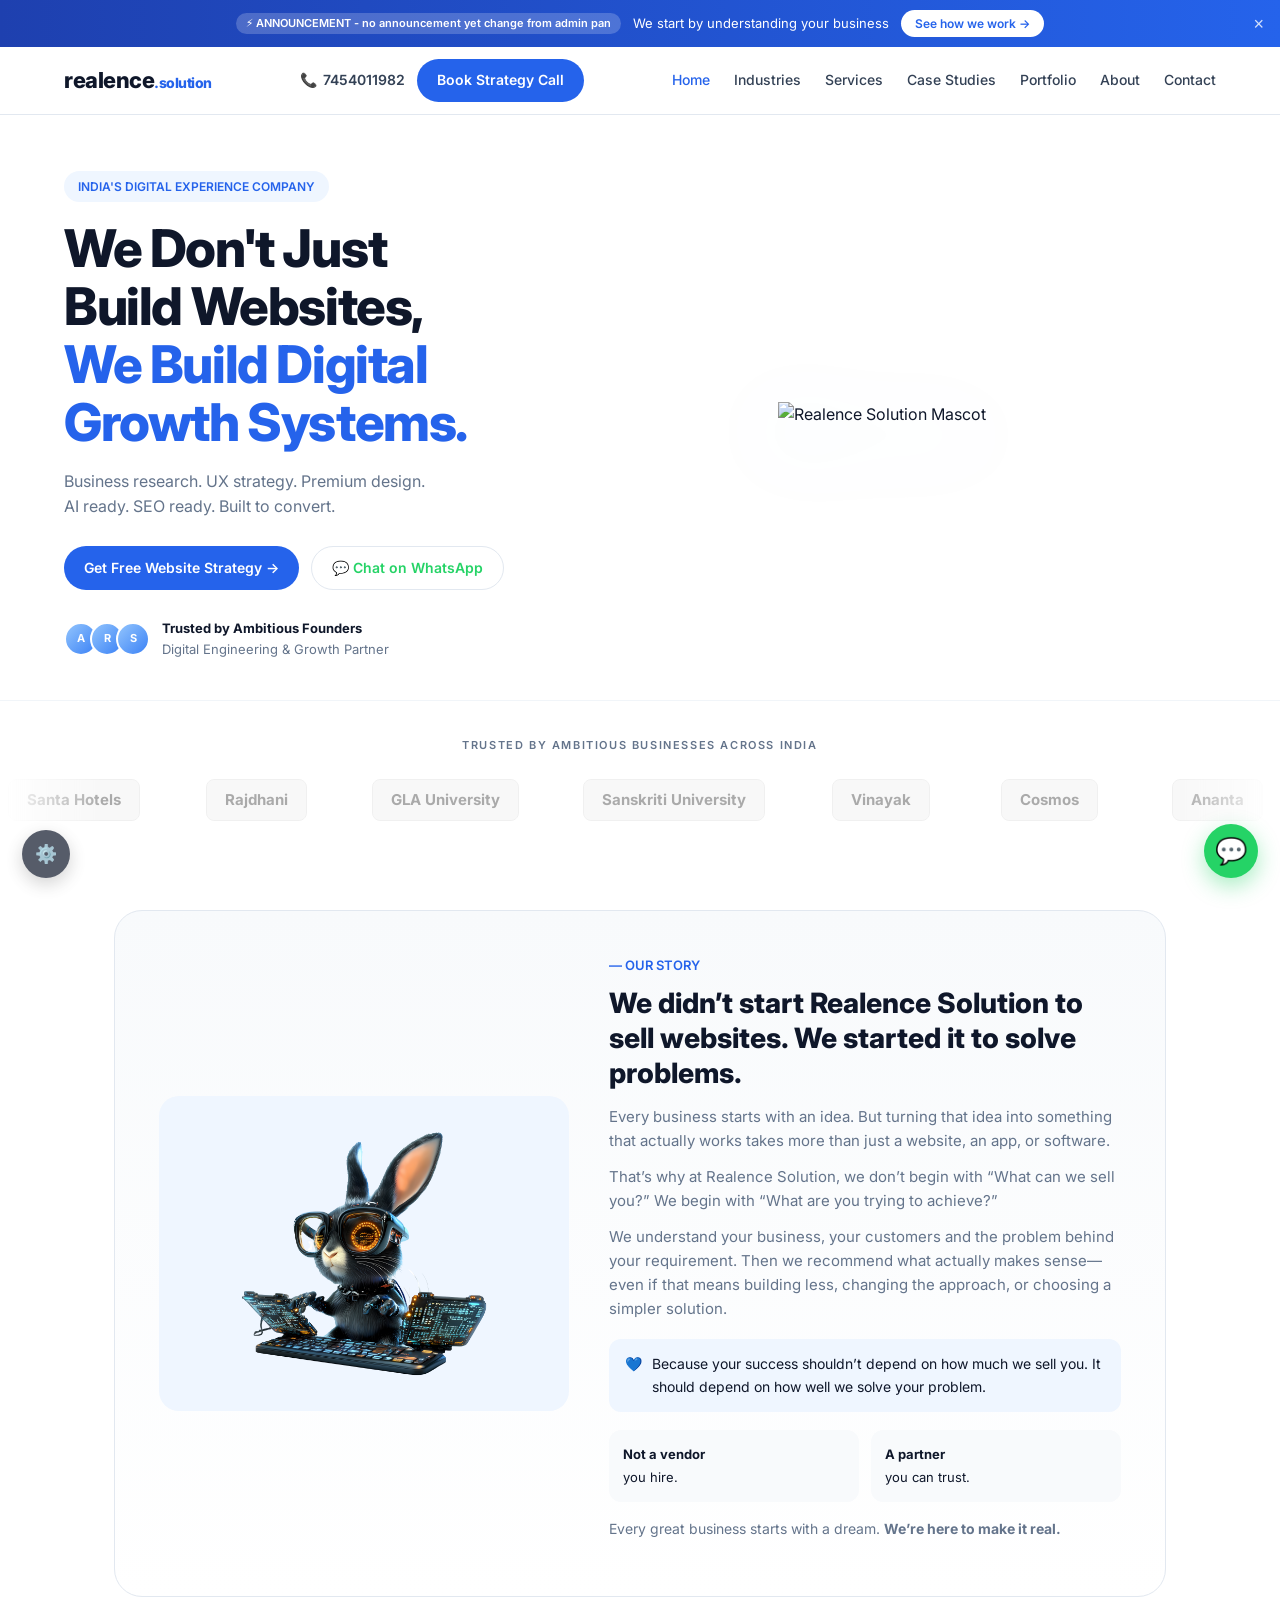
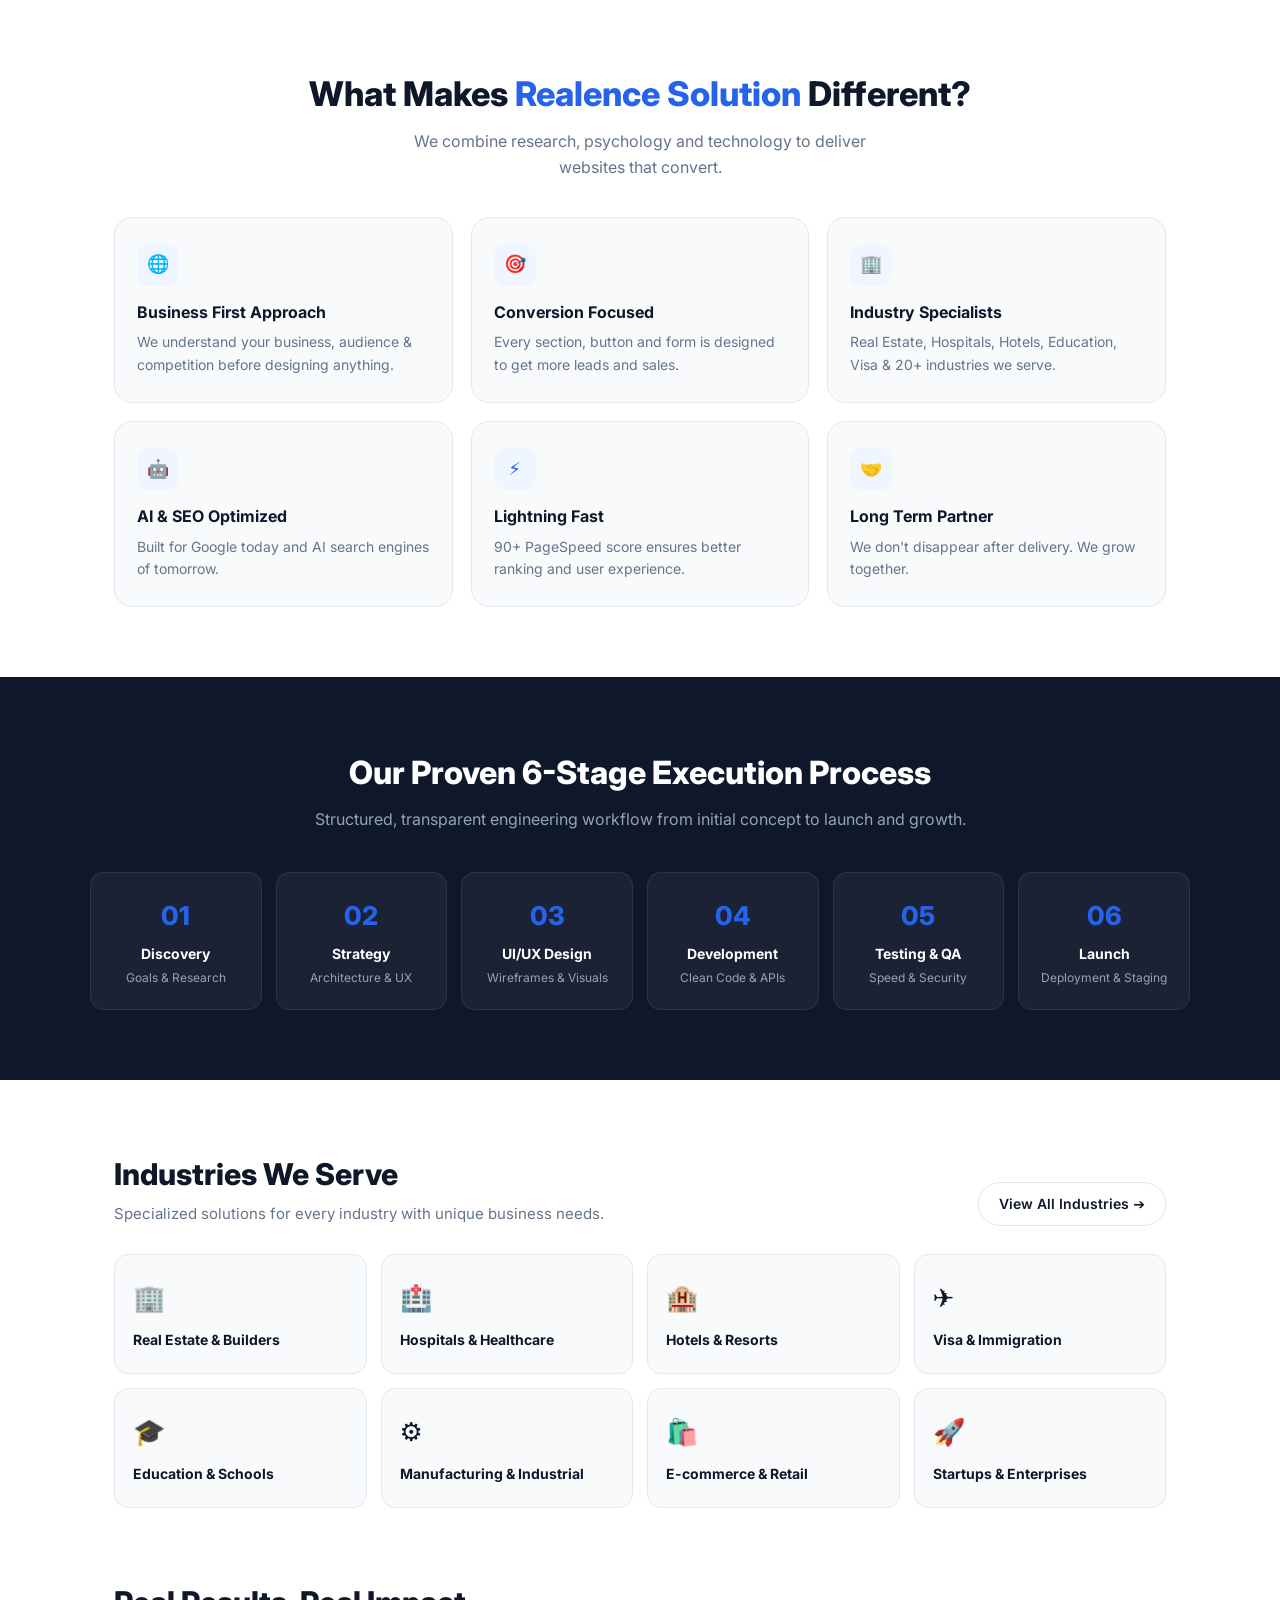
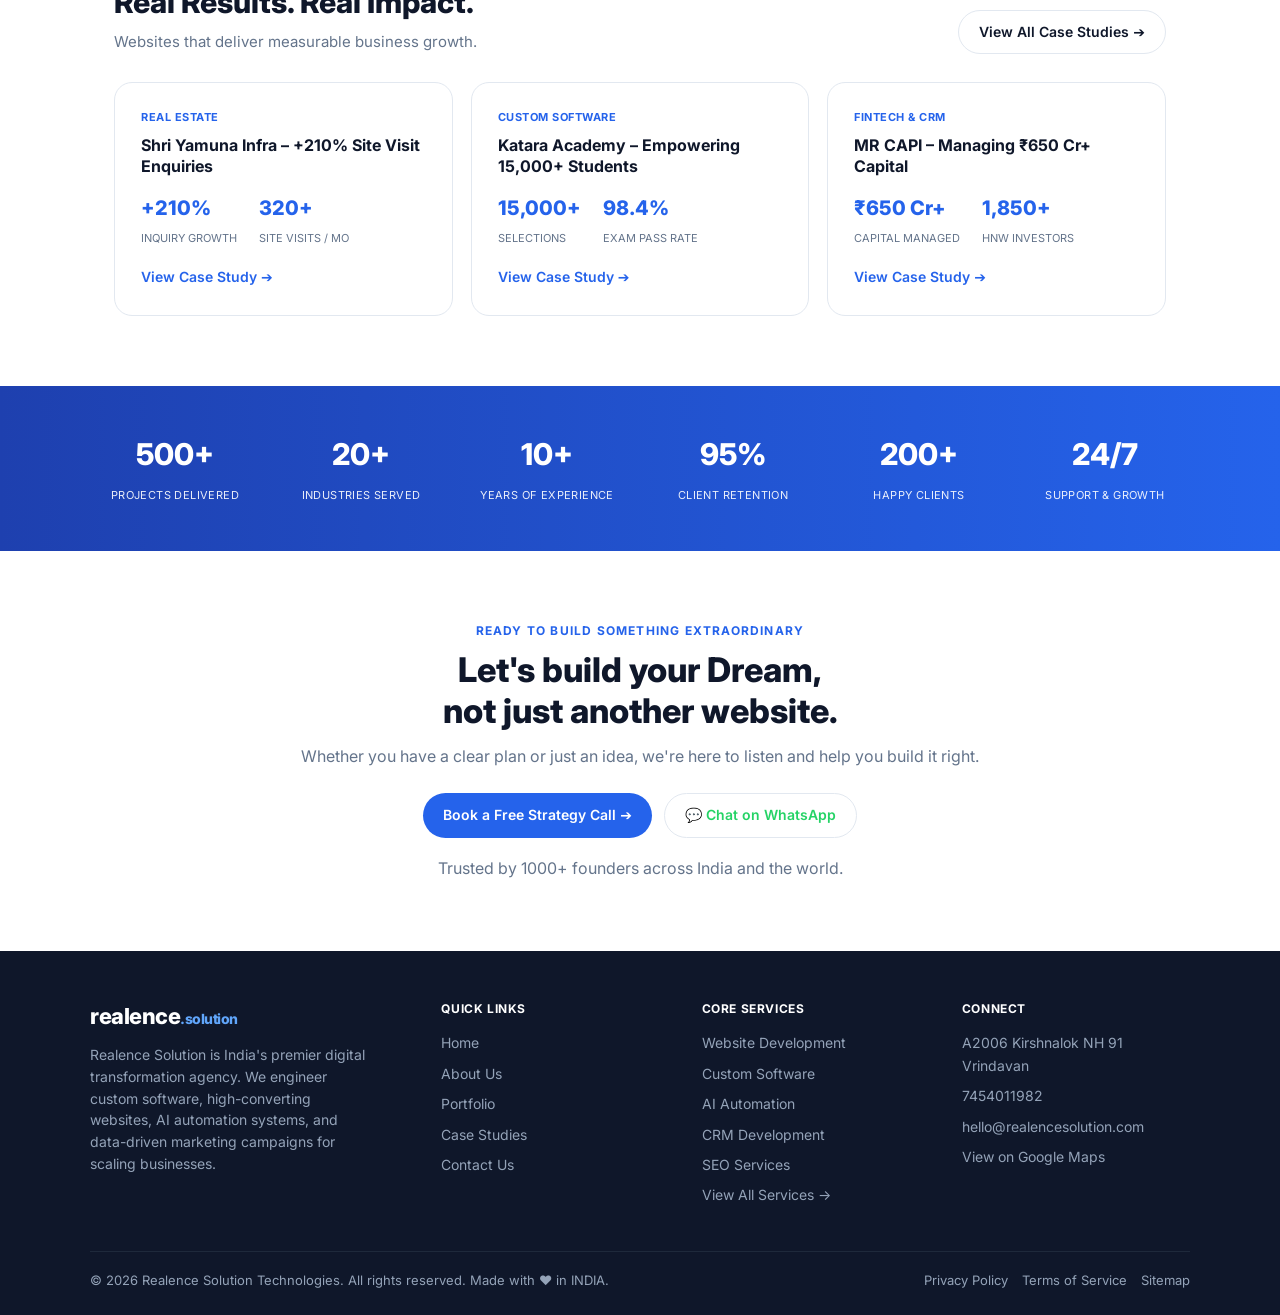
==== commit 77849961: "Update index.html" ====
--- a/index.html
+++ b/index.html
@@ -10,7 +10,7 @@
 </head>
 <body>
   <div class="announce" id="announceBar">
-    <span class="badge">⚡ ANNOUNCEMENT</span>
+    <span class="badge">⚡ ANNOUNCEMENT - no announcement yet change from admin pan</span>
     <span data-edit="announceText">We start by understanding your business</span>
     <a href="contact.html" class="see-work">See how we work →</a>
     <button class="close-ann" onclick="document.getElementById('announceBar').style.display='none'">×</button>
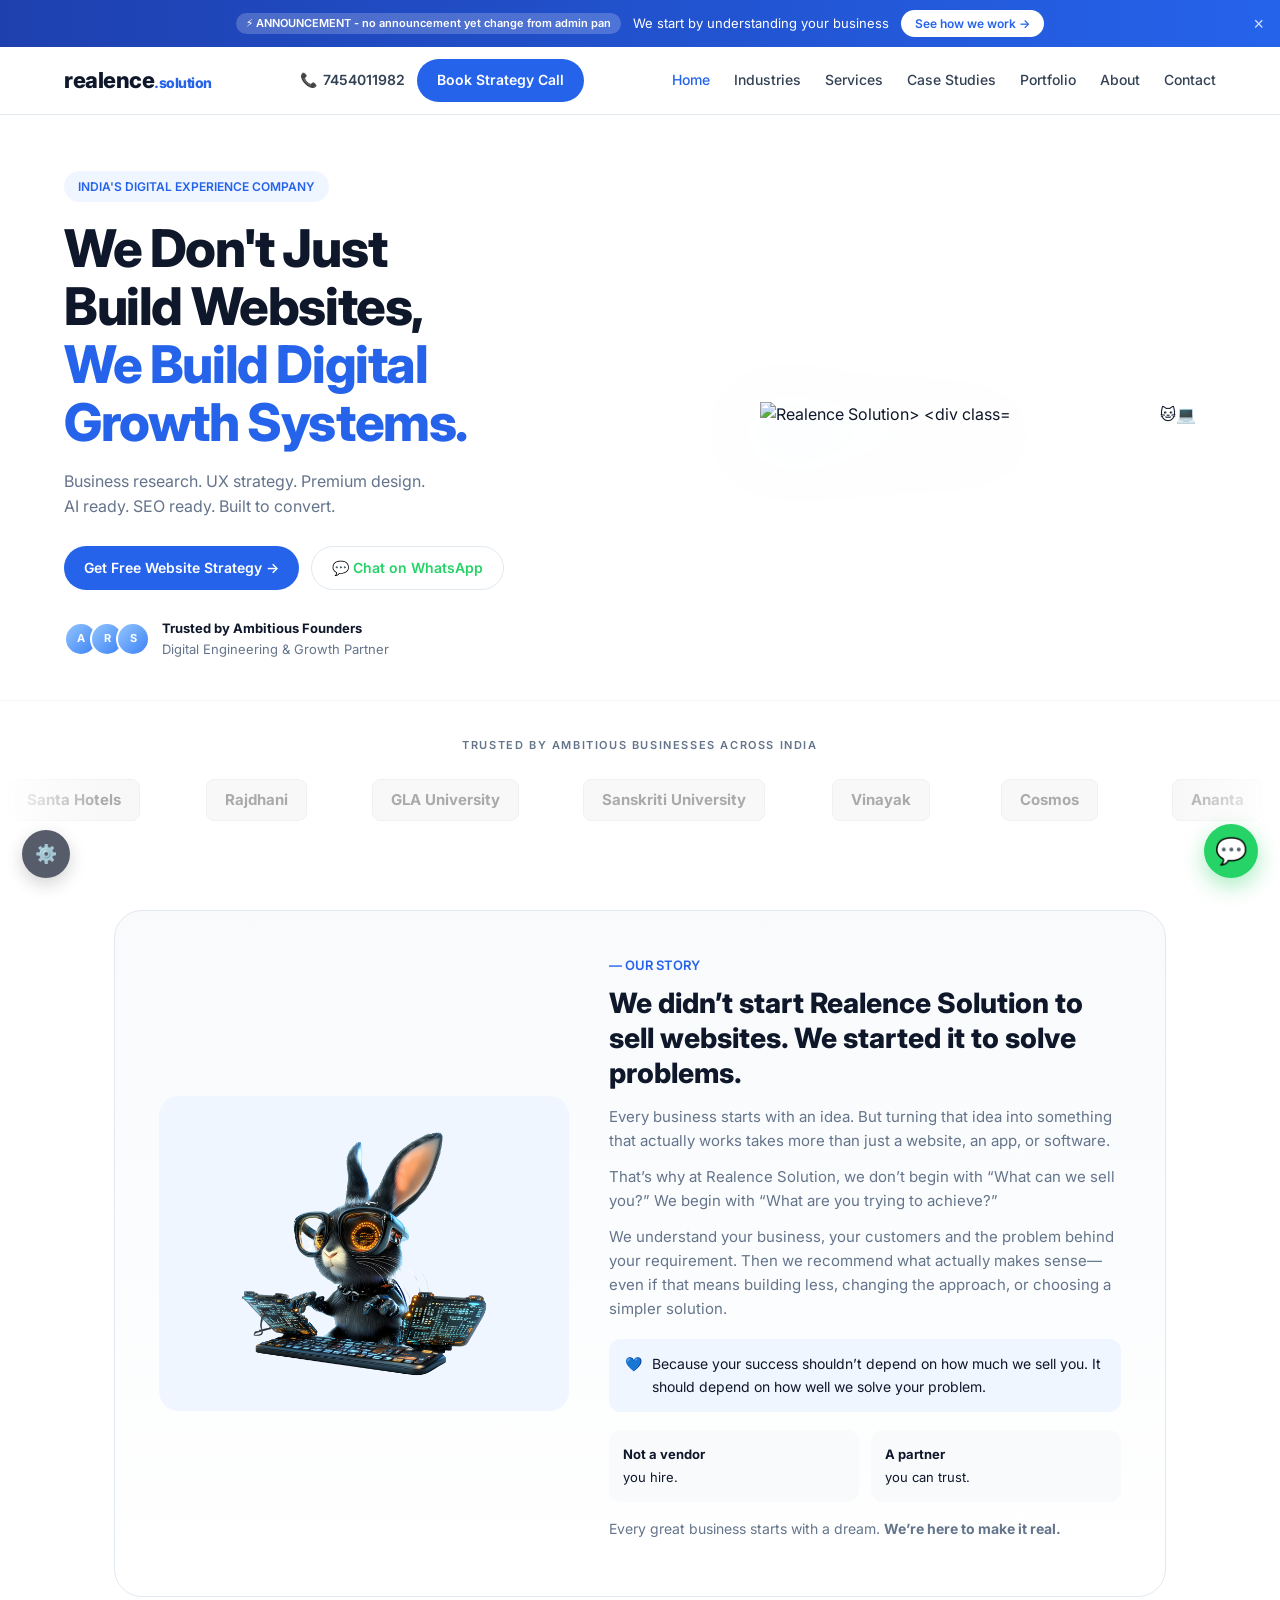
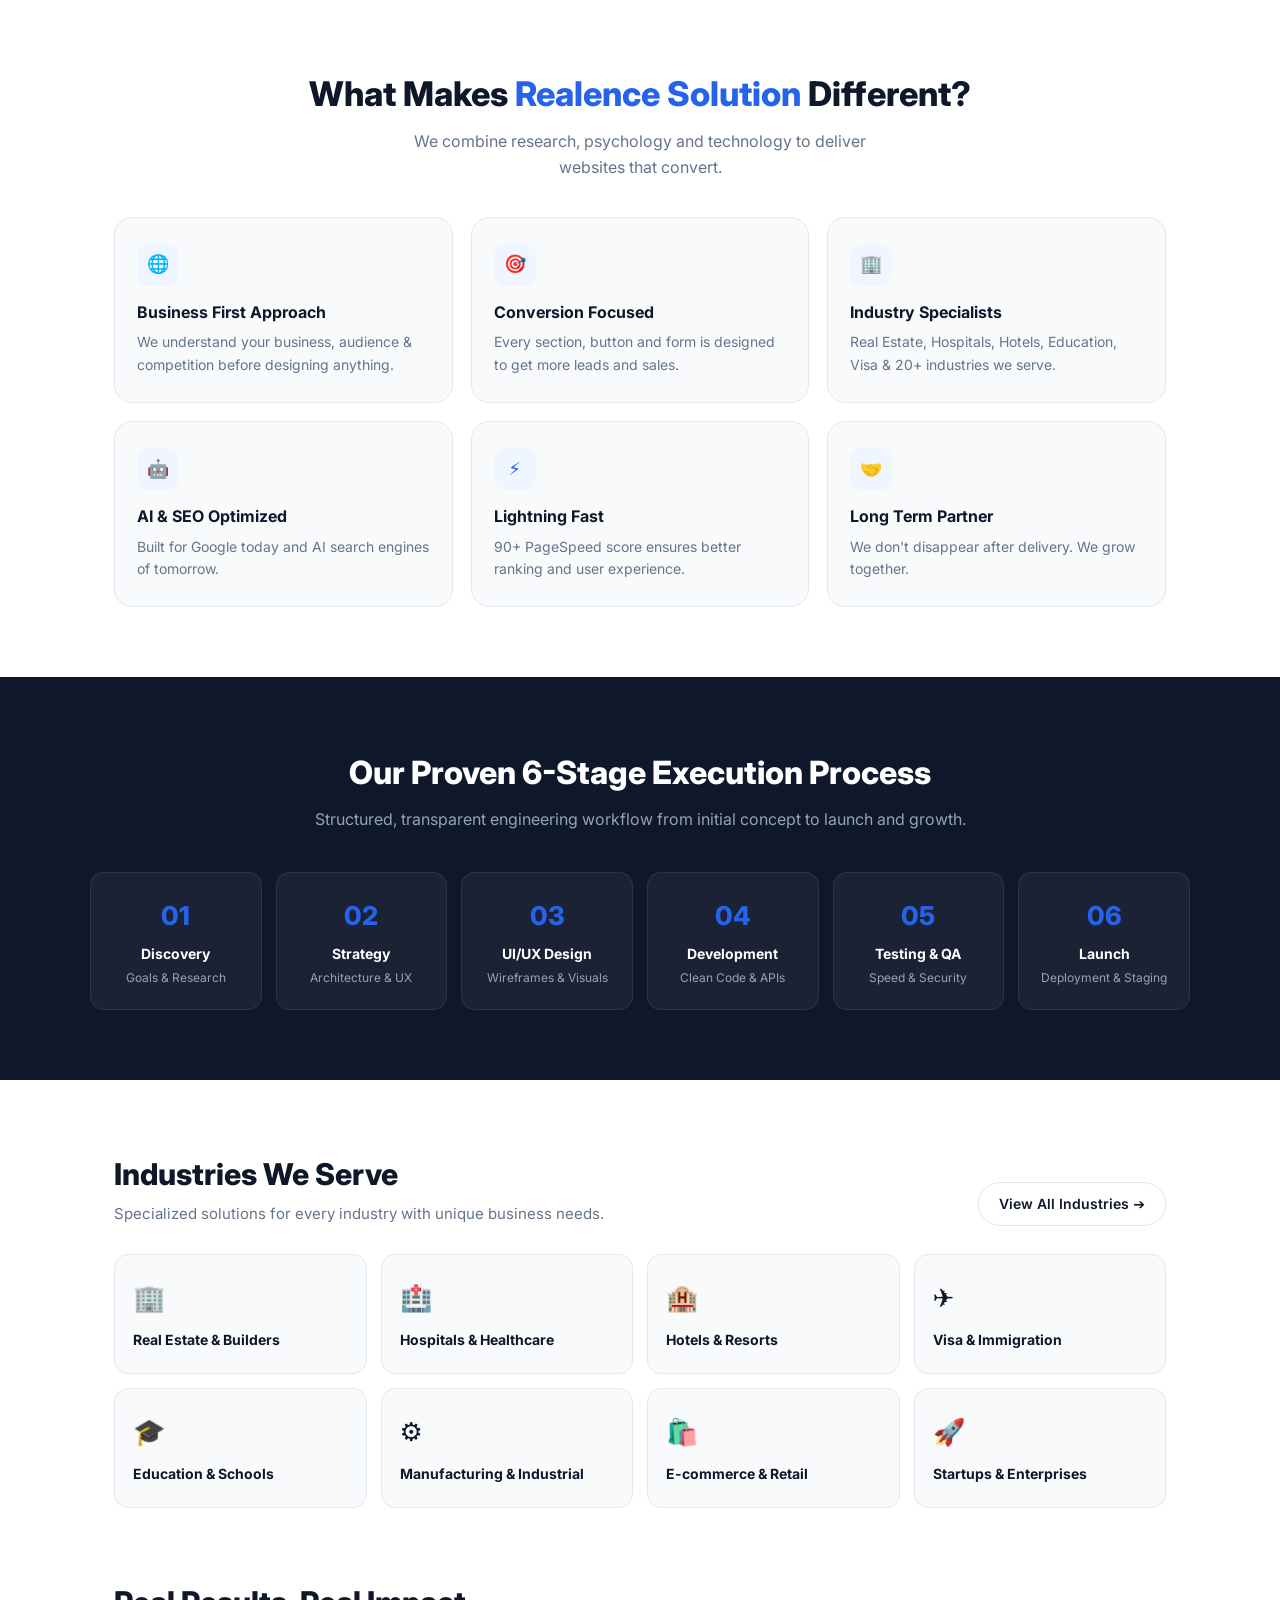
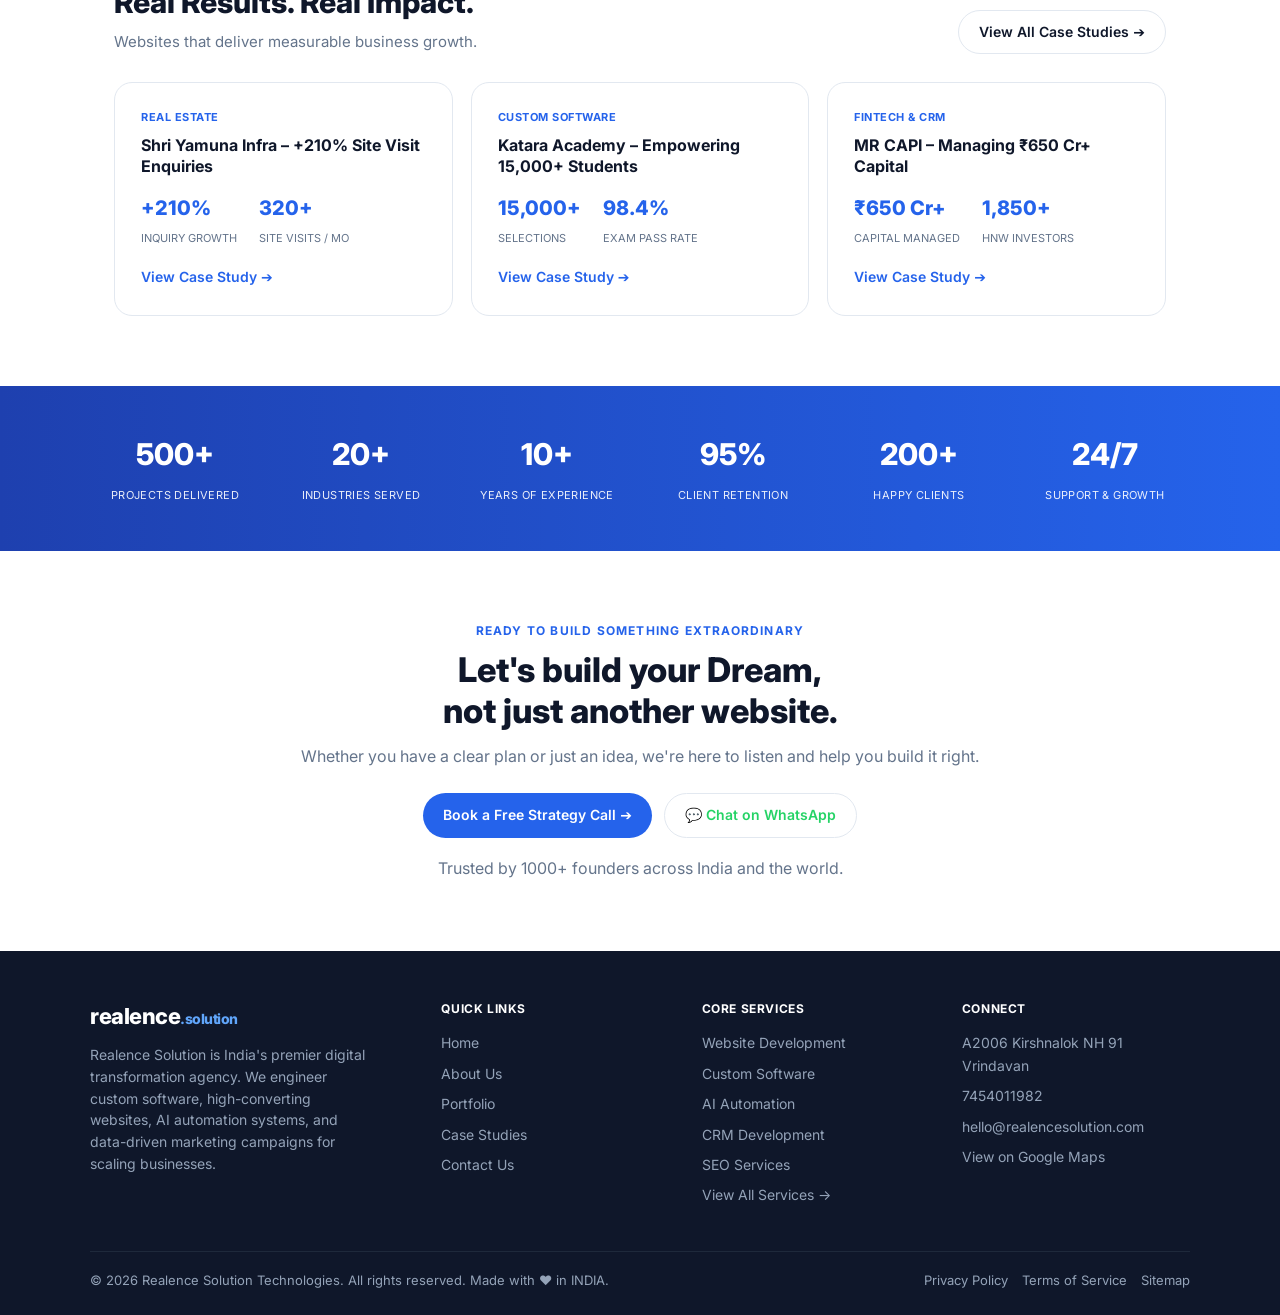
==== commit 7971aaa7: "Update index.html" ====
--- a/index.html
+++ b/index.html
@@ -57,7 +57,7 @@
       </div>
     </div>
     <div class="hero-mascot">
-      <img id="828dc7de3b25d5a4705beae9de01f8bb.png" alt="Realence Solution Mascot" onerror="this.style.display='none';this.nextElementSibling.style.display='flex'">
+      <img id="r.png" alt="Realence Solution>
       <div class="mascot-fallback">🐱💻</div>
     </div>
   </section>
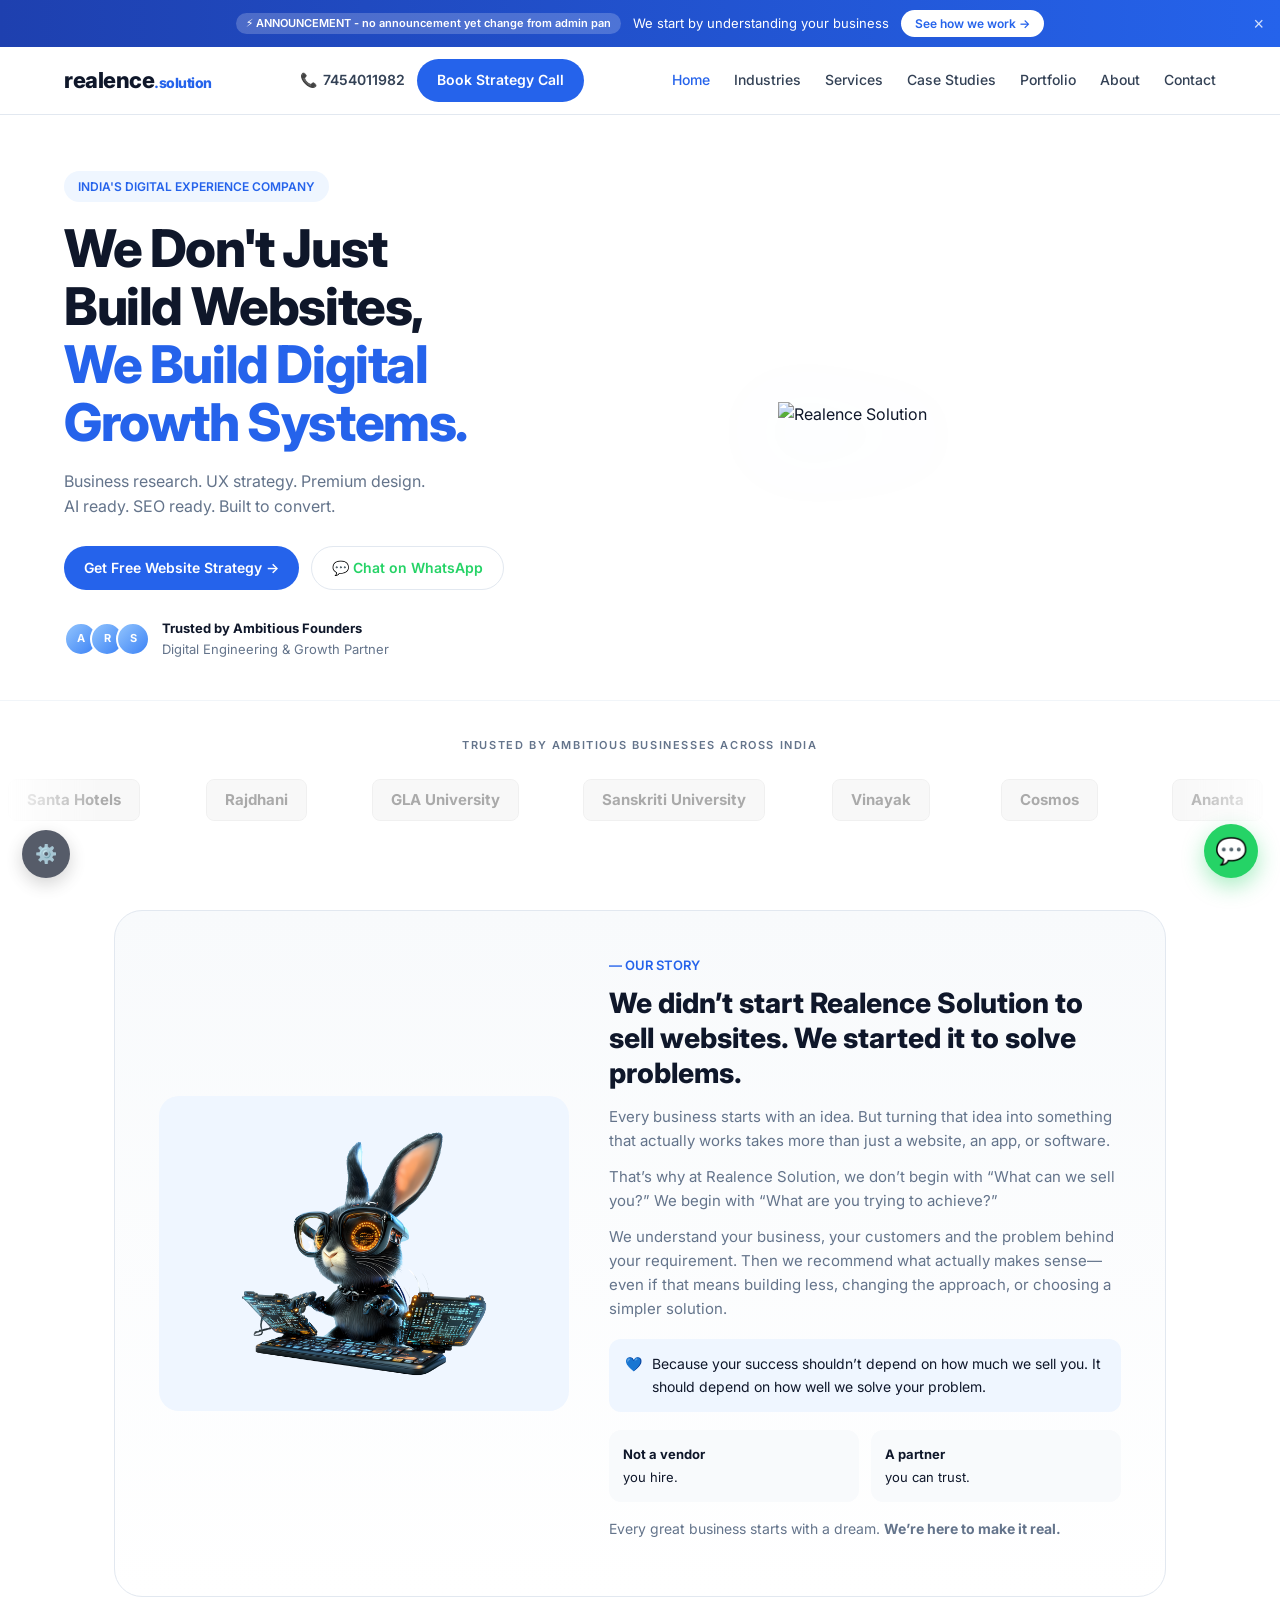
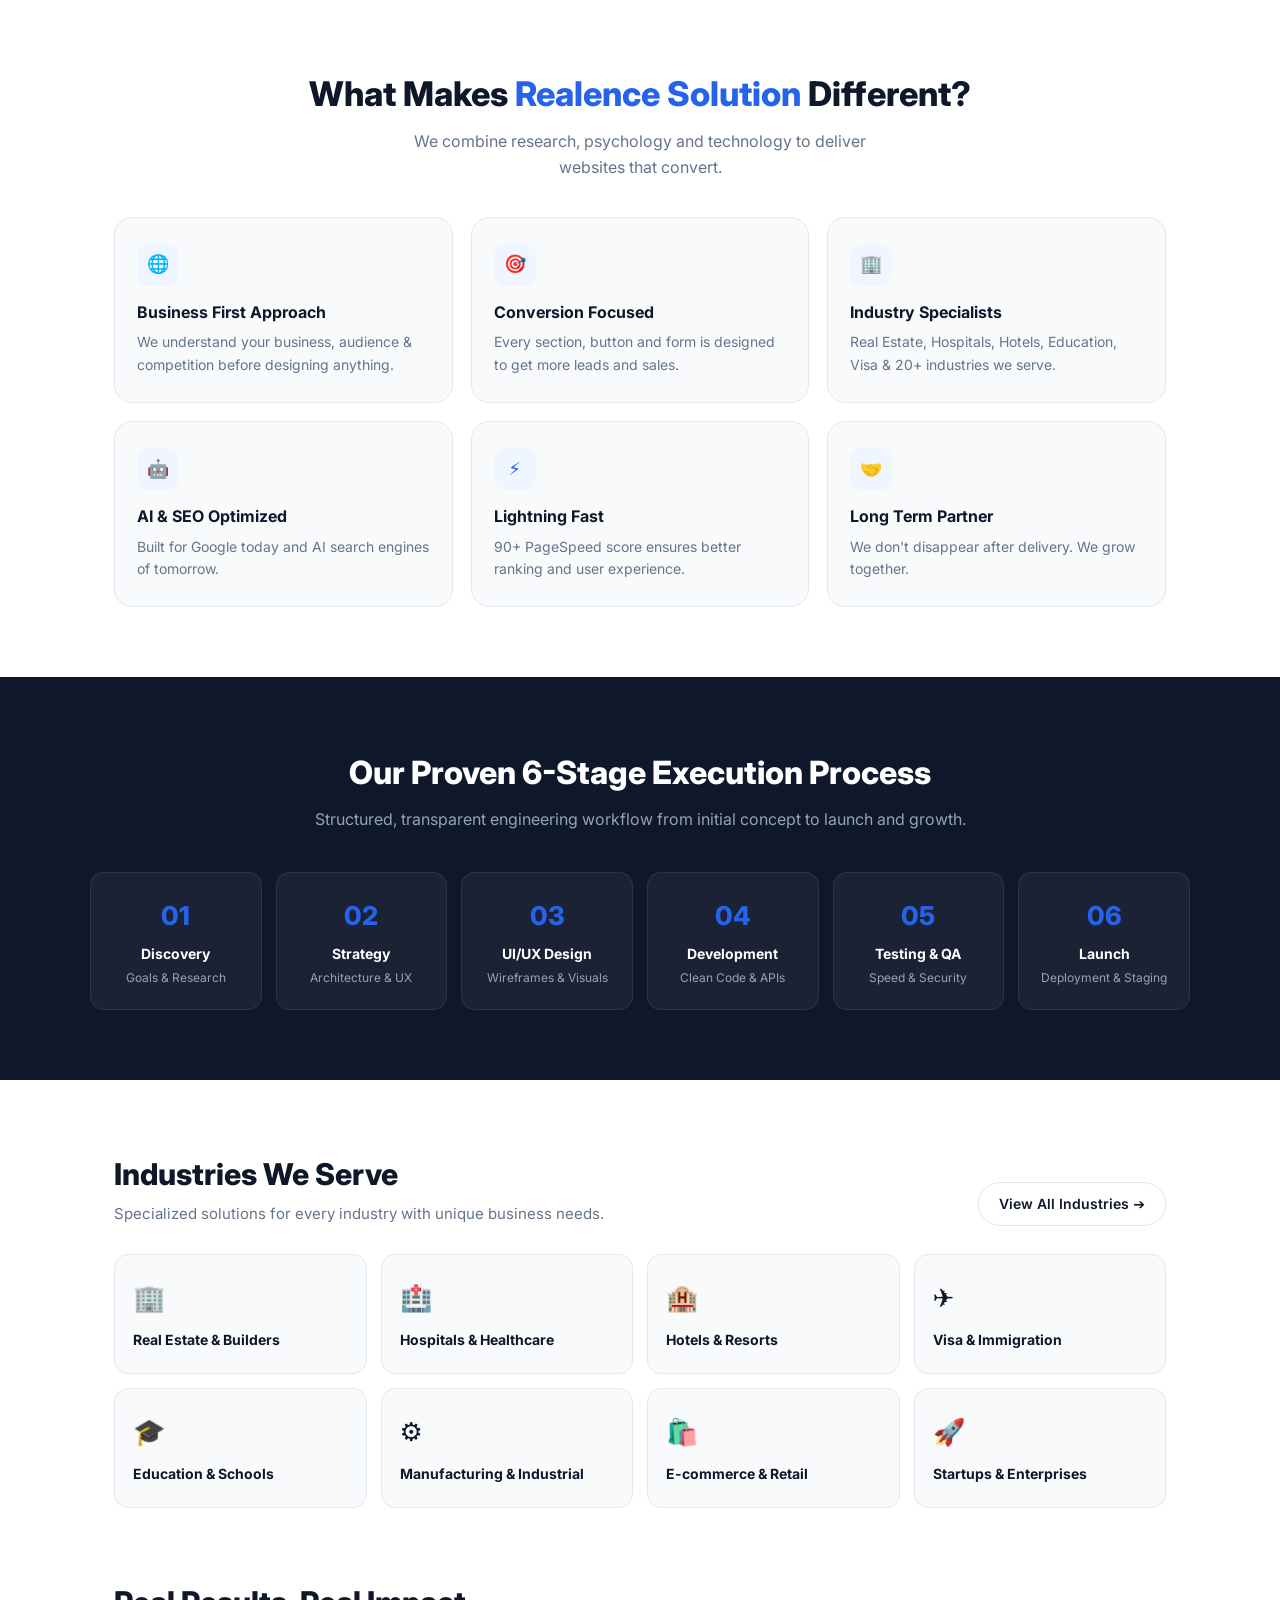
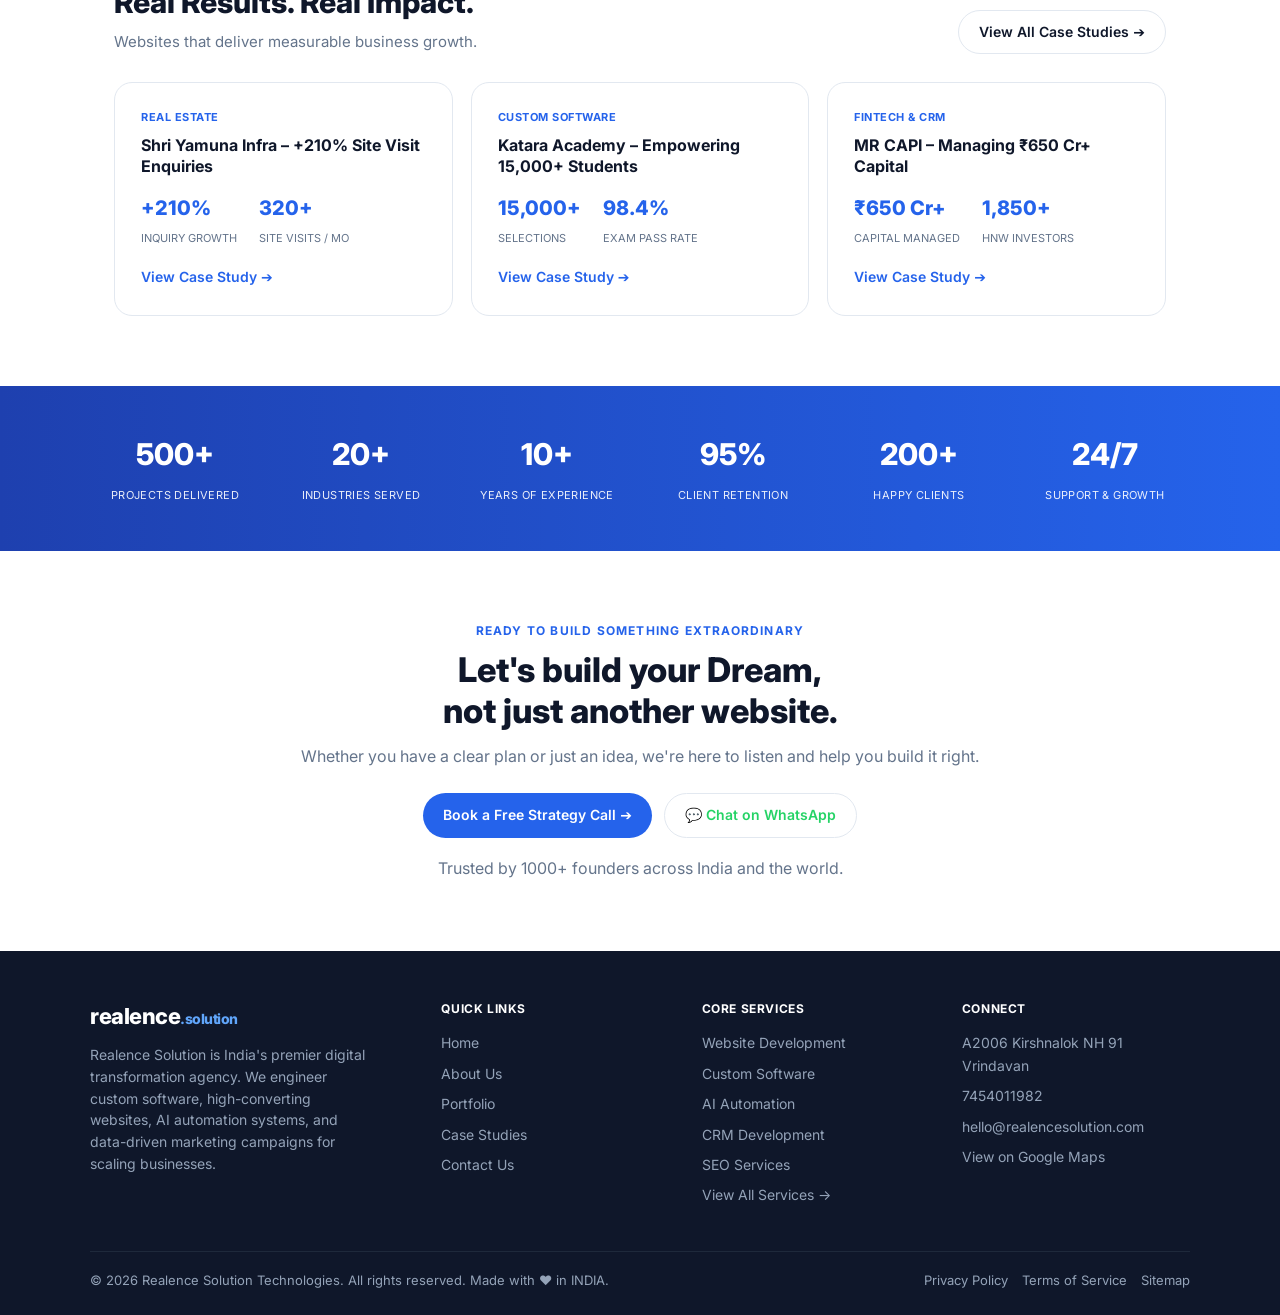
==== commit fd2d2238: "Update index.html" ====
--- a/index.html
+++ b/index.html
@@ -57,7 +57,7 @@
       </div>
     </div>
     <div class="hero-mascot">
-      <img id="r.png" alt="Realence Solution>
+      <img id="r.png" alt="Realence Solution">
       <div class="mascot-fallback">🐱💻</div>
     </div>
   </section>
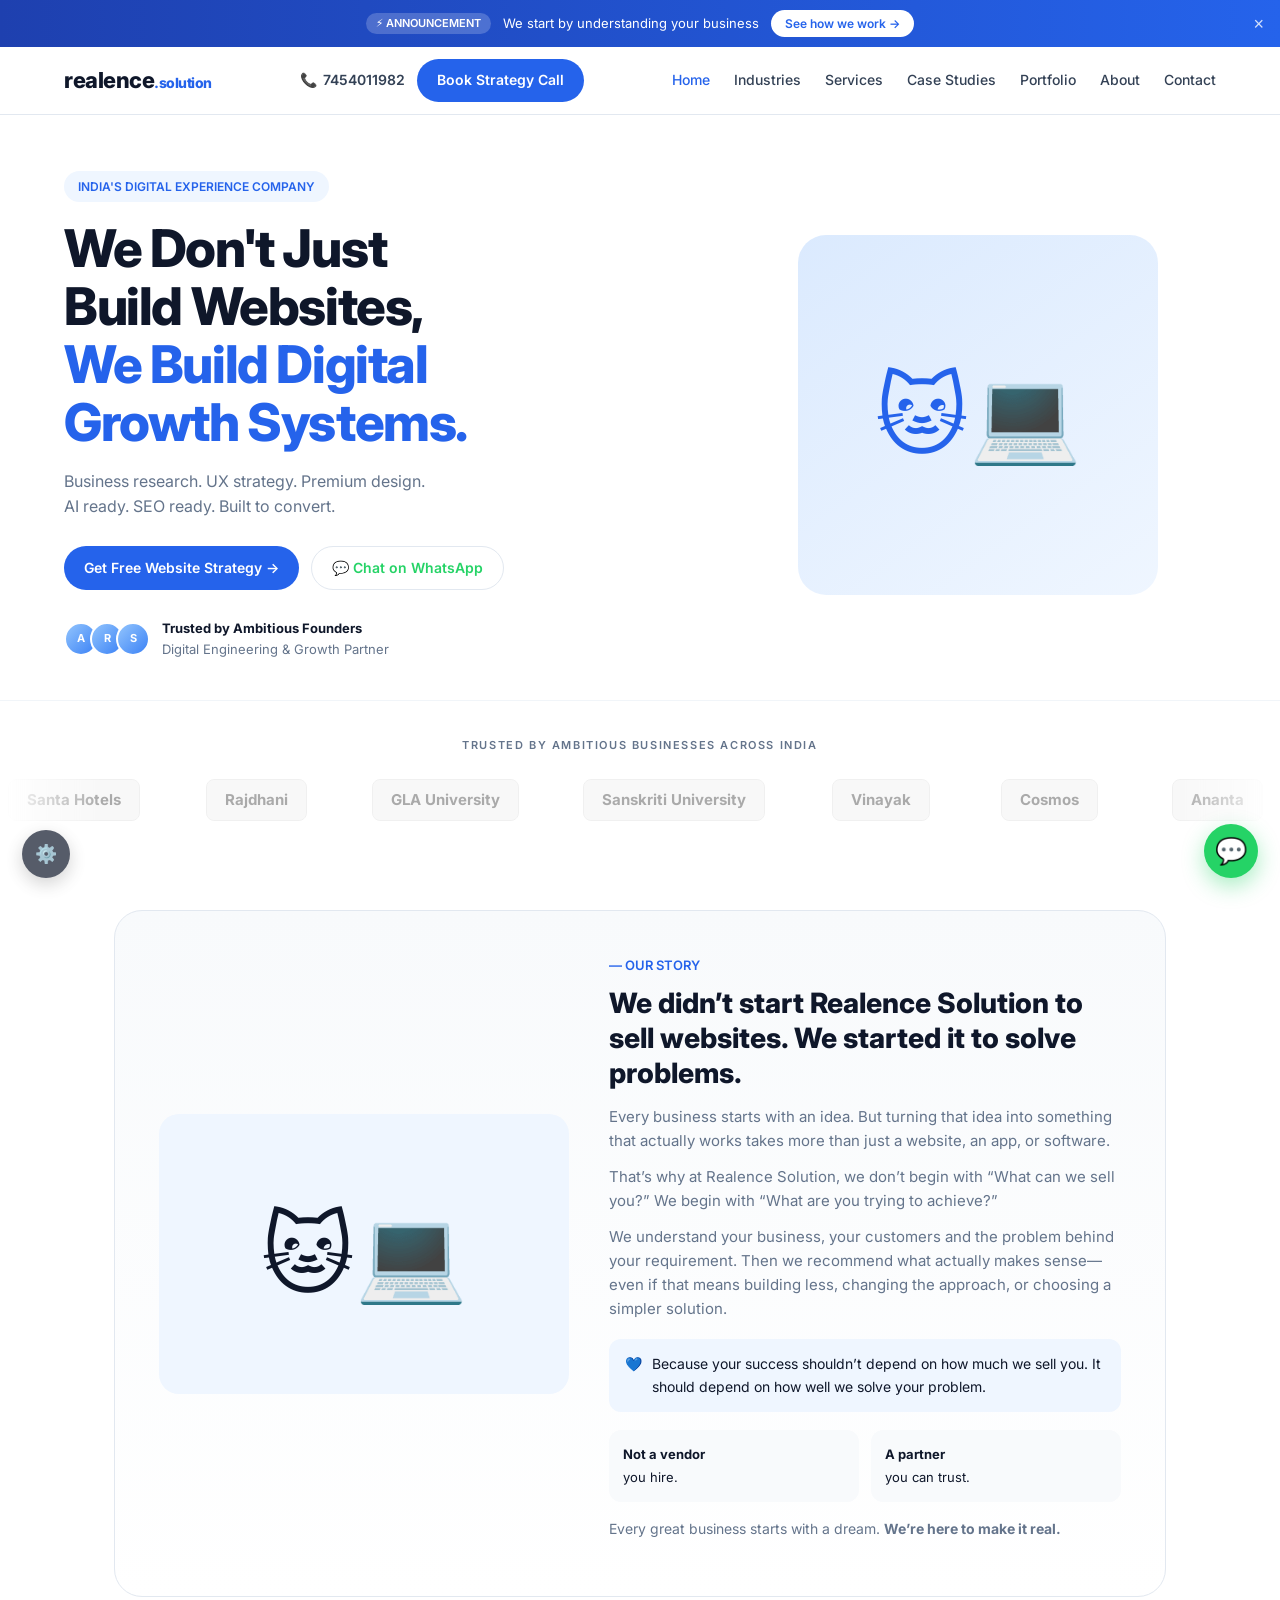
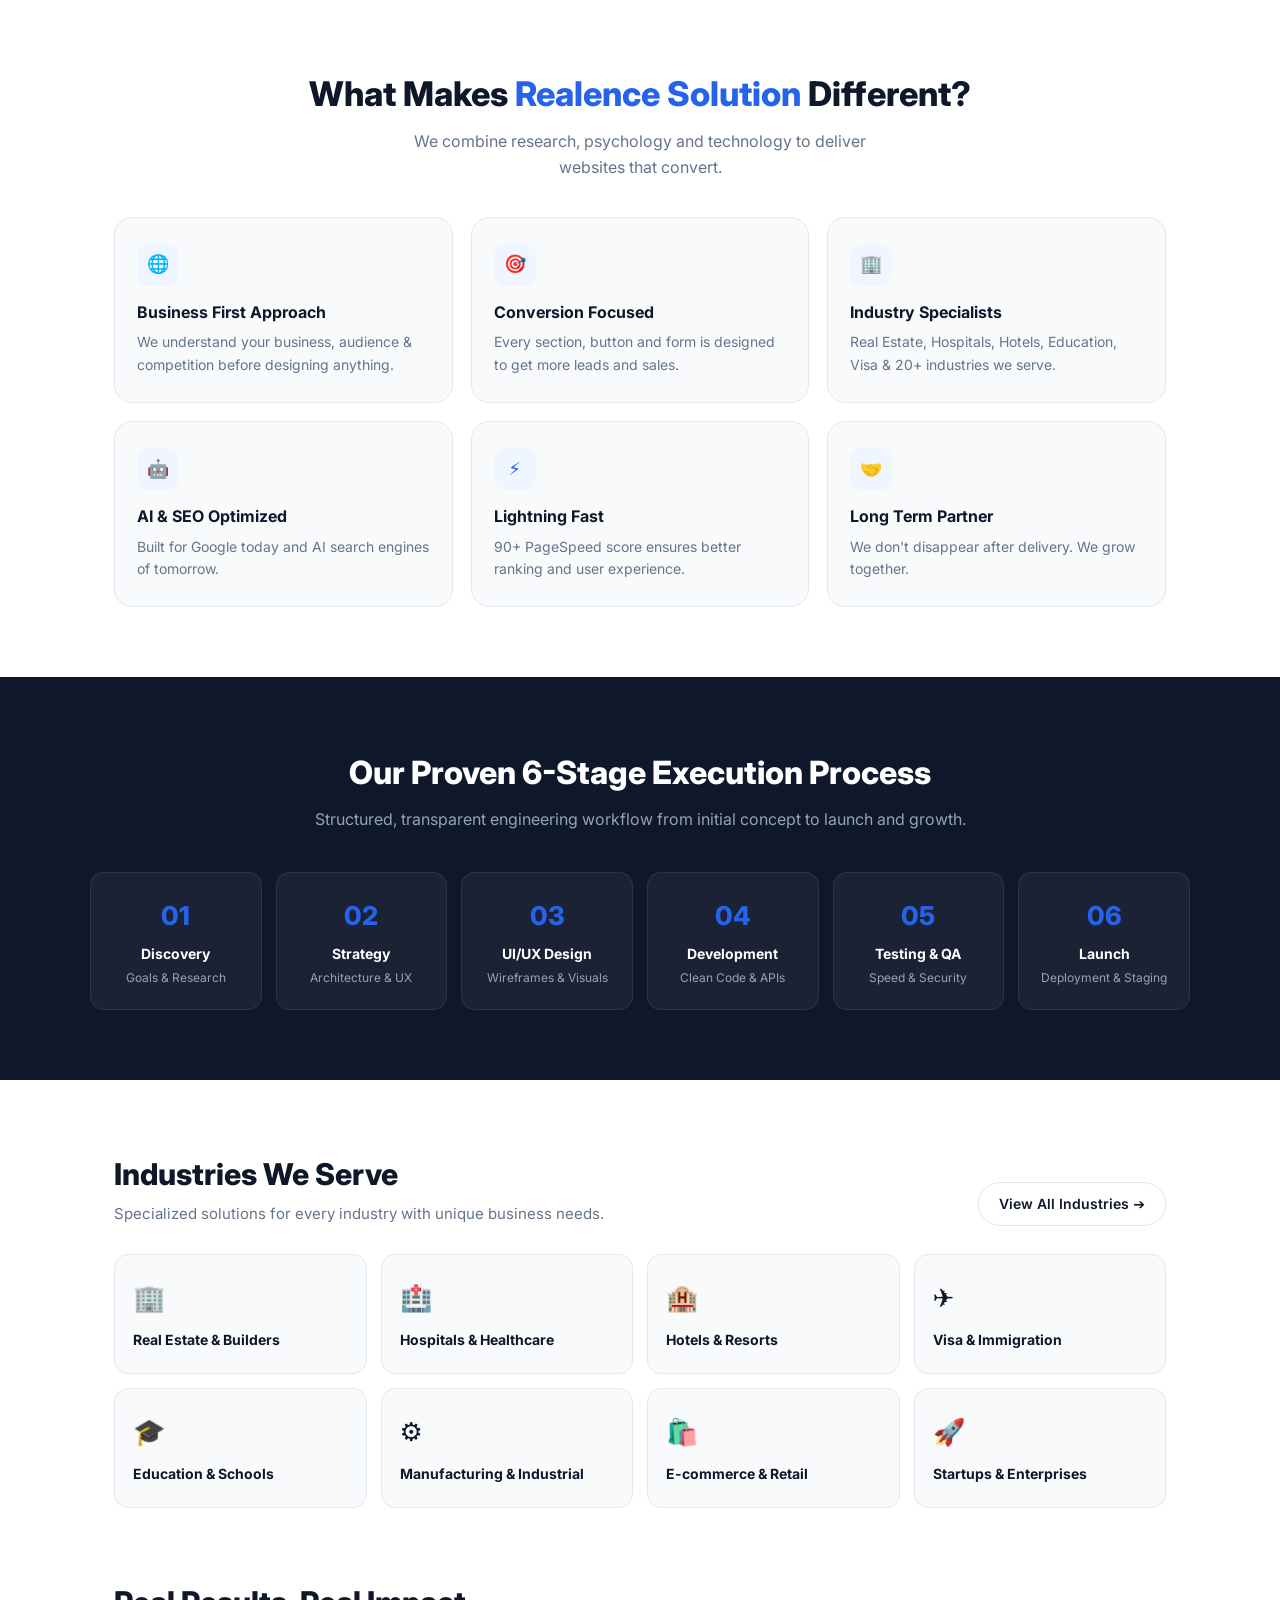
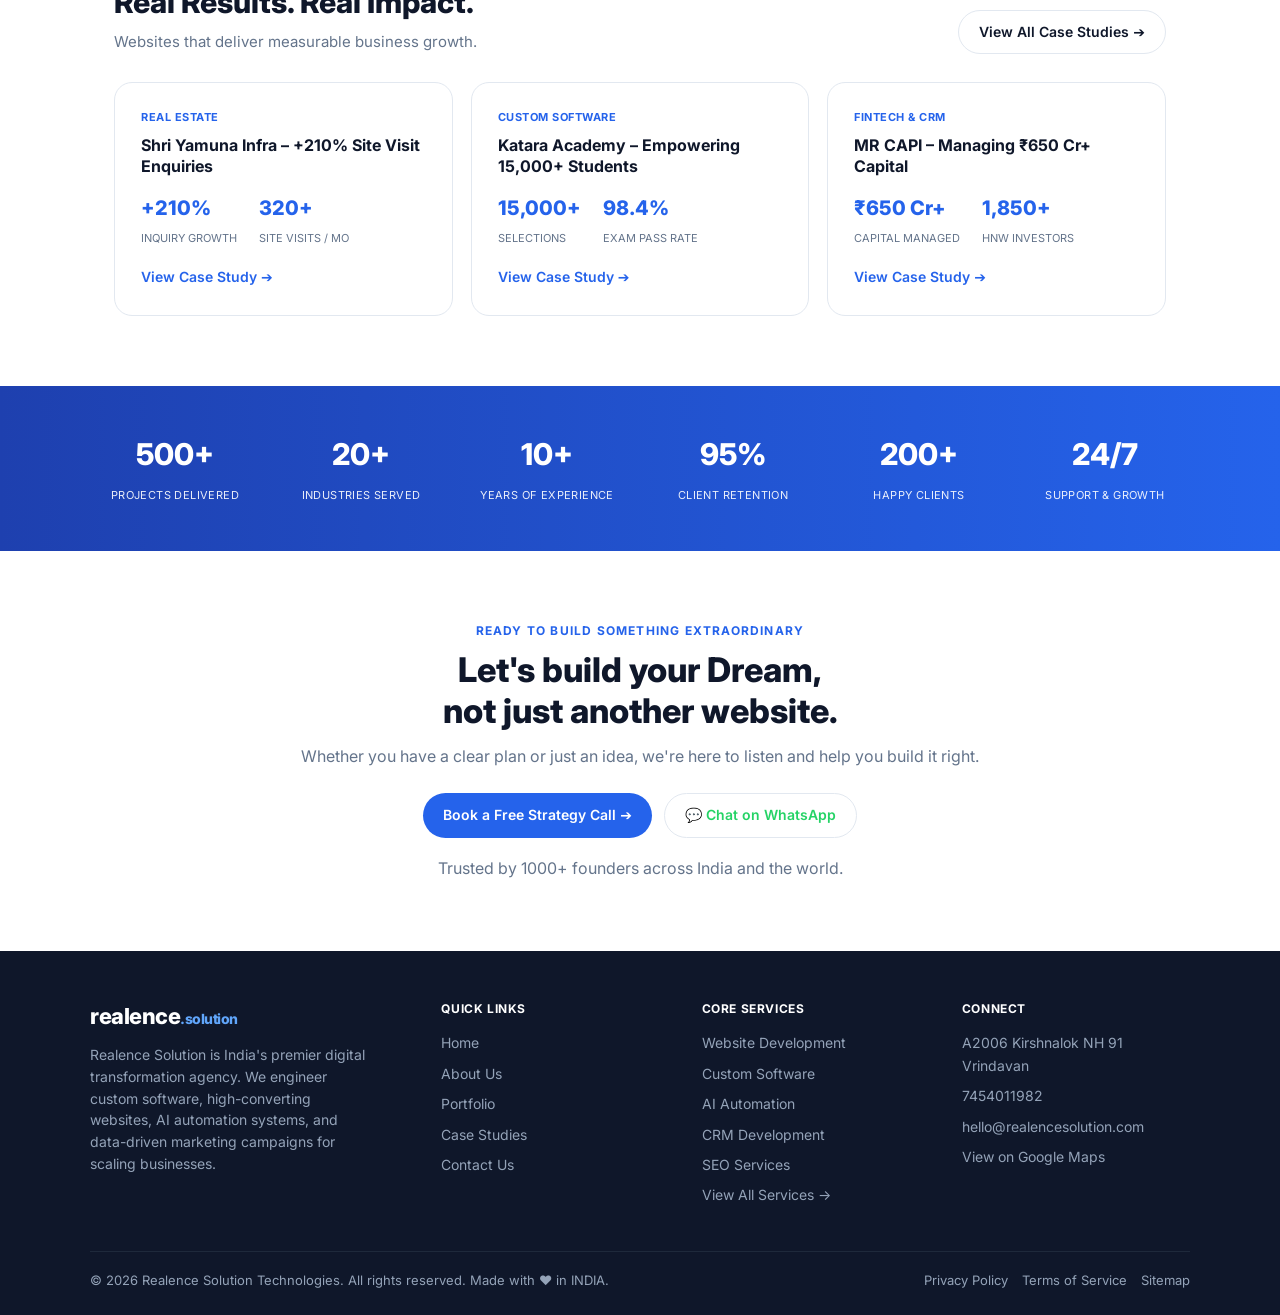
==== commit 33053b54: "Add files via upload" ====
--- a/index.html
+++ b/index.html
@@ -10,7 +10,7 @@
 </head>
 <body>
   <div class="announce" id="announceBar">
-    <span class="badge">⚡ ANNOUNCEMENT - no announcement yet change from admin pan</span>
+    <span class="badge">⚡ ANNOUNCEMENT</span>
     <span data-edit="announceText">We start by understanding your business</span>
     <a href="contact.html" class="see-work">See how we work →</a>
     <button class="close-ann" onclick="document.getElementById('announceBar').style.display='none'">×</button>
@@ -57,7 +57,7 @@
       </div>
     </div>
     <div class="hero-mascot">
-      <img id="r.png" alt="Realence Solution">
+      <img id="mascotImg" src="https://png.pngtree.com/png-vector/20260618/ourlarge/pngtree-cute-cat-coding-on-laptop-with-coffee-cup-png-image_19592025.webp" alt="Realence Solution Mascot" onerror="this.style.display='none';this.nextElementSibling.style.display='flex'">
       <div class="mascot-fallback">🐱💻</div>
     </div>
   </section>
@@ -99,7 +99,7 @@
   <section class="story" id="about">
     <div class="story-card">
       <div class="story-img">
-        <img src="828dc7de3b25d5a4705beae9de01f8bb.png" alt="Our Story" onerror="this.outerHTML='<div style=\'font-size:90px\'>🐱💻</div>'">
+        <img src="https://png.pngtree.com/png-vector/20260618/ourlarge/pngtree-cute-cat-coding-on-laptop-with-coffee-cup-png-image_19592025.webp" alt="Our Story" onerror="this.outerHTML='<div style=\'font-size:90px\'>🐱💻</div>'">
       </div>
       <div>
         <div class="story-label">— OUR STORY</div>
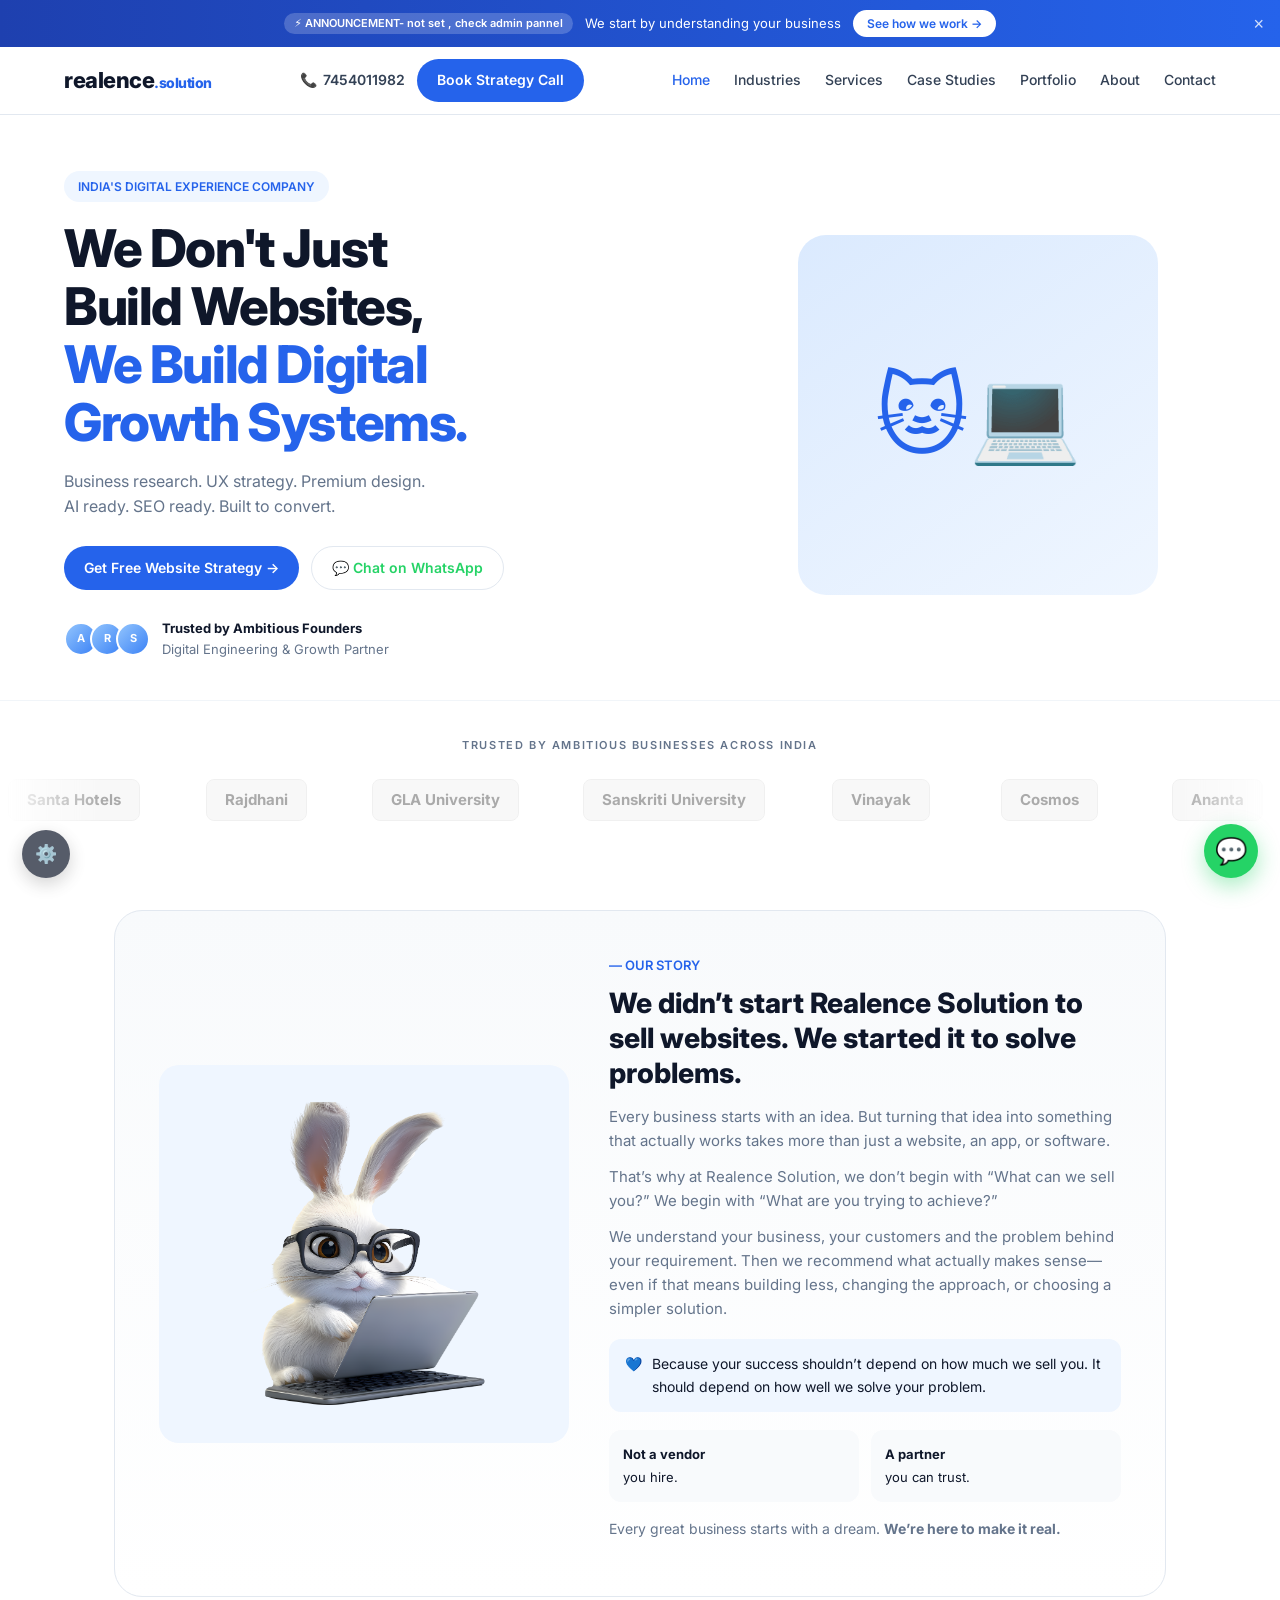
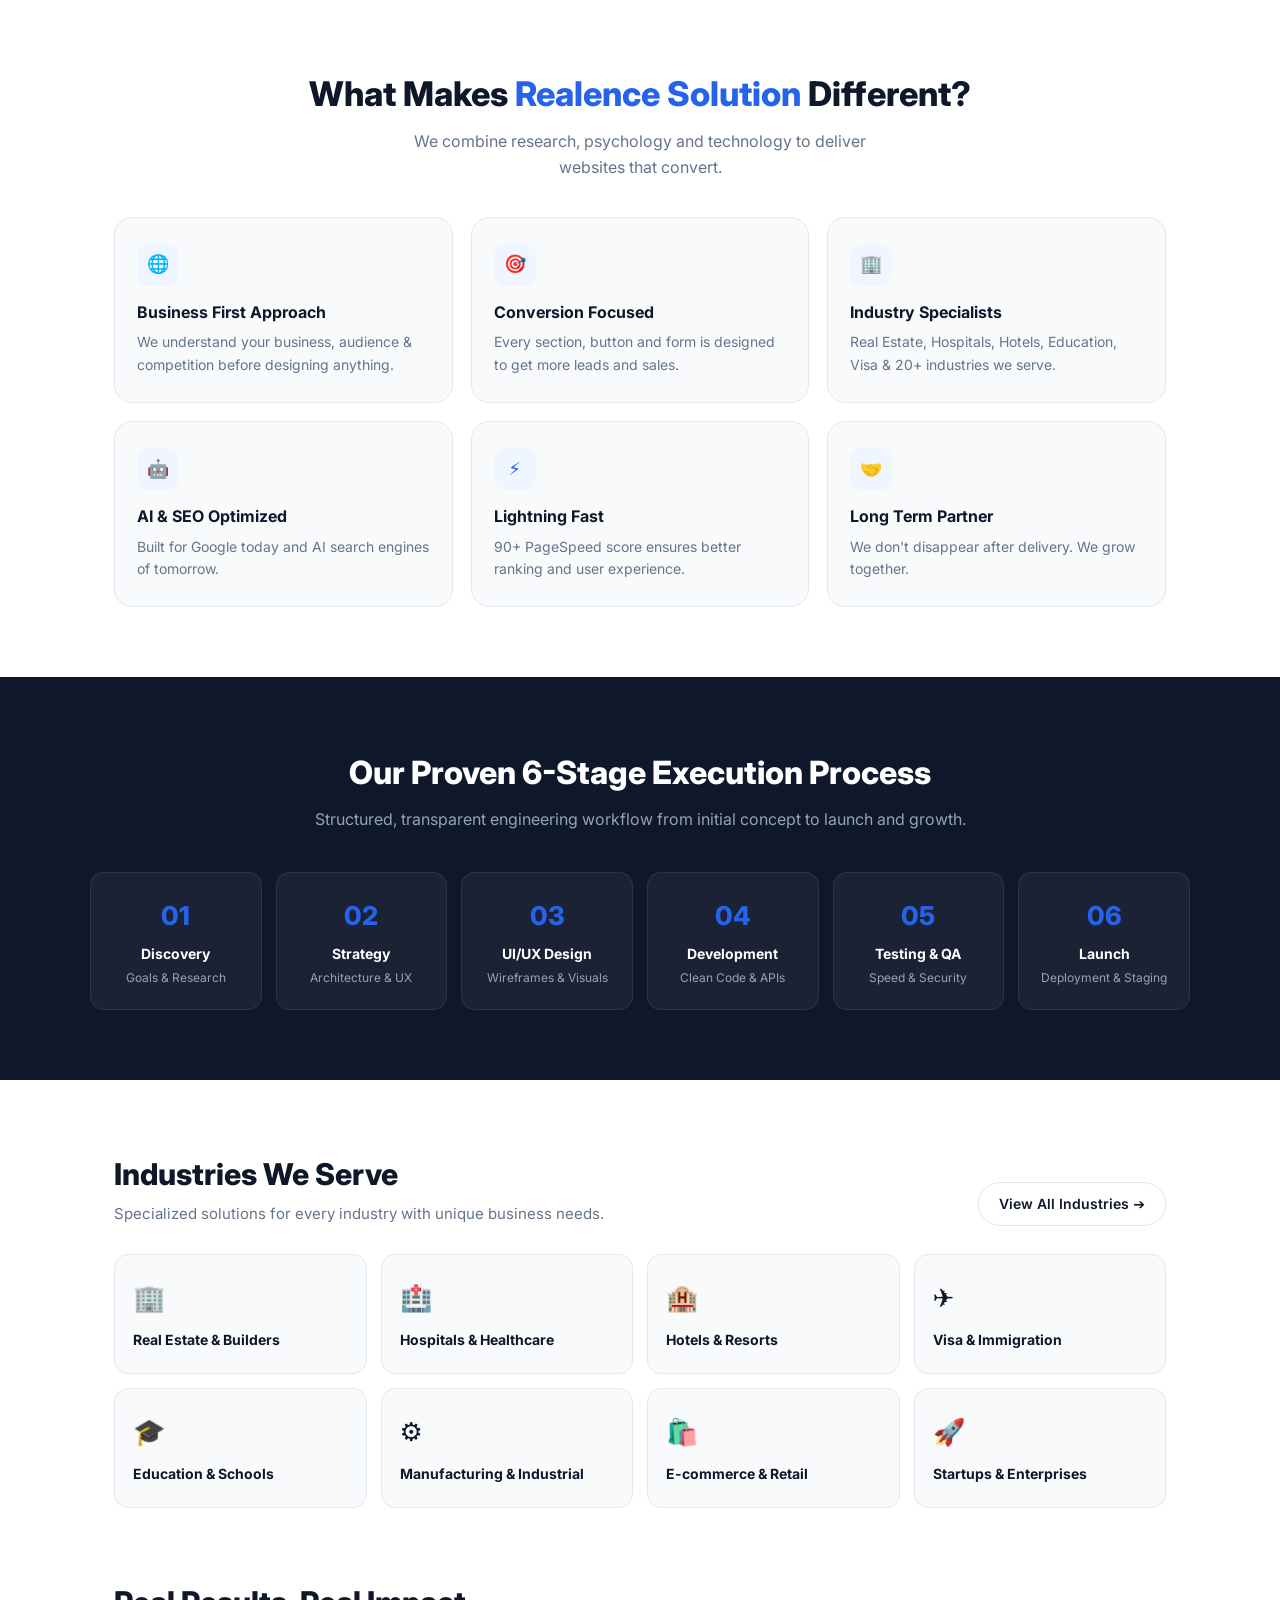
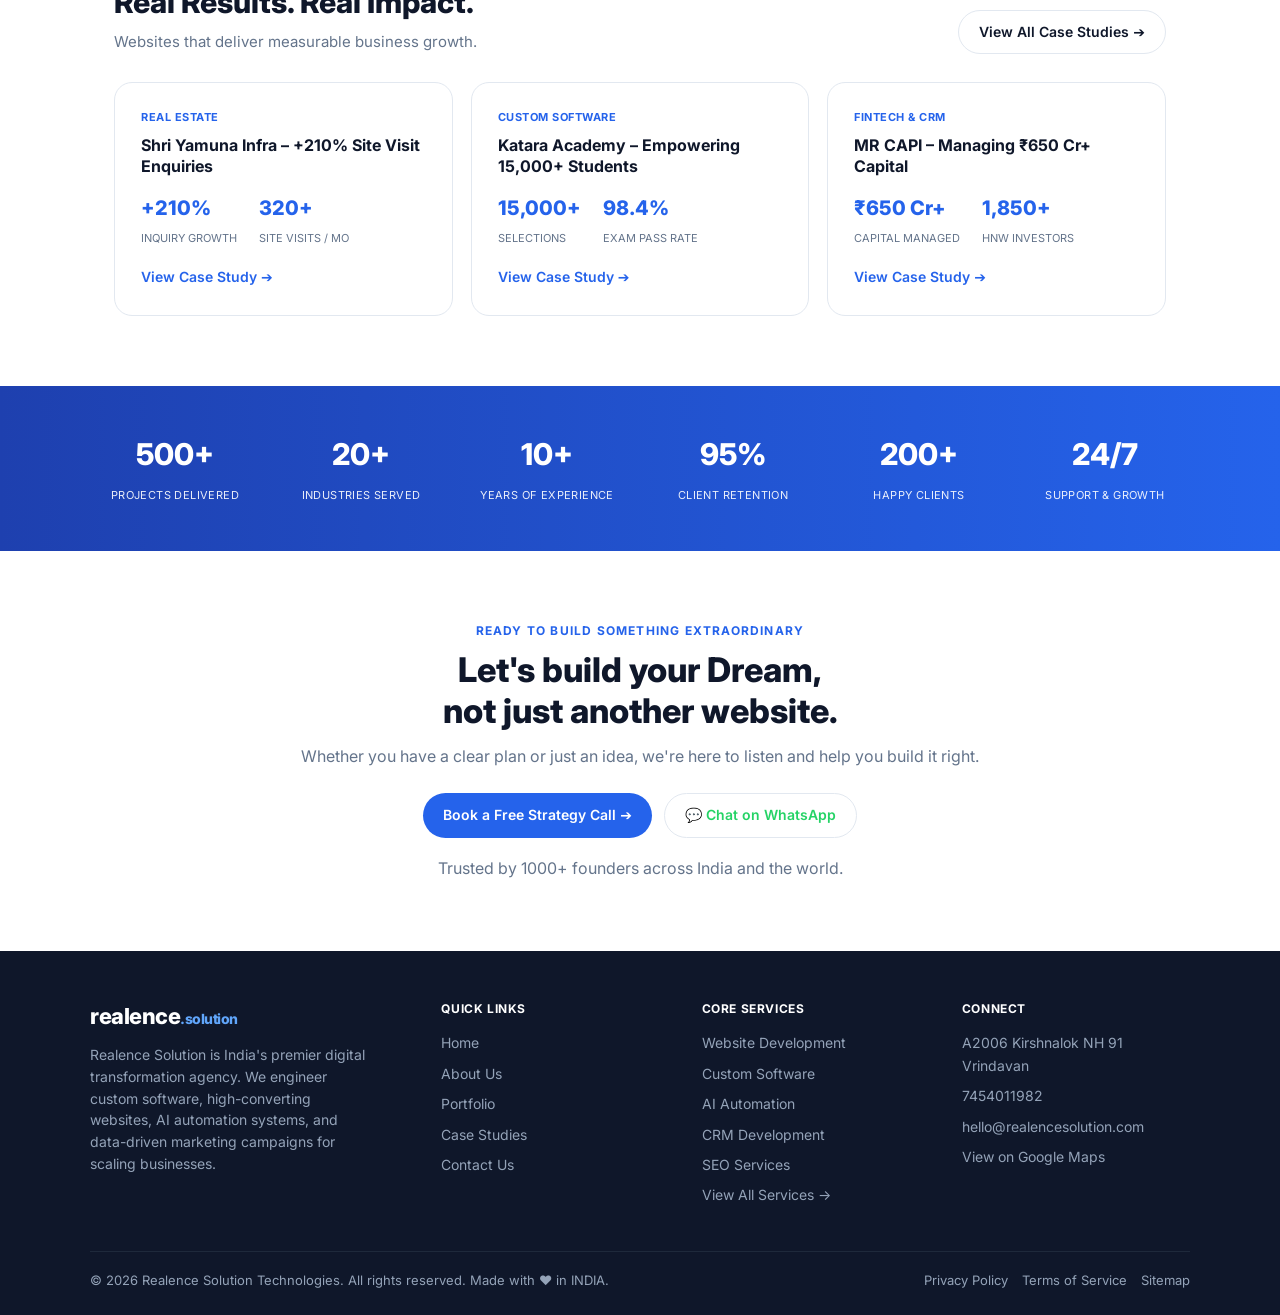
==== commit 68026325: "Update index.html" ====
--- a/index.html
+++ b/index.html
@@ -10,7 +10,7 @@
 </head>
 <body>
   <div class="announce" id="announceBar">
-    <span class="badge">⚡ ANNOUNCEMENT</span>
+    <span class="badge">⚡ ANNOUNCEMENT- not set , check admin pannel</span>
     <span data-edit="announceText">We start by understanding your business</span>
     <a href="contact.html" class="see-work">See how we work →</a>
     <button class="close-ann" onclick="document.getElementById('announceBar').style.display='none'">×</button>
@@ -57,7 +57,7 @@
       </div>
     </div>
     <div class="hero-mascot">
-      <img id="mascotImg" src="https://png.pngtree.com/png-vector/20260618/ourlarge/pngtree-cute-cat-coding-on-laptop-with-coffee-cup-png-image_19592025.webp" alt="Realence Solution Mascot" onerror="this.style.display='none';this.nextElementSibling.style.display='flex'">
+      <img id="mascotImg" src="r.png" alt="Realence Solution Mascot" onerror="this.style.display='none';this.nextElementSibling.style.display='flex'">
       <div class="mascot-fallback">🐱💻</div>
     </div>
   </section>
@@ -99,7 +99,7 @@
   <section class="story" id="about">
     <div class="story-card">
       <div class="story-img">
-        <img src="https://png.pngtree.com/png-vector/20260618/ourlarge/pngtree-cute-cat-coding-on-laptop-with-coffee-cup-png-image_19592025.webp" alt="Our Story" onerror="this.outerHTML='<div style=\'font-size:90px\'>🐱💻</div>'">
+        <img src="r.png" alt="Our Story" onerror="this.outerHTML='<div style=\'font-size:90px\'>🐱💻</div>'">
       </div>
       <div>
         <div class="story-label">— OUR STORY</div>
